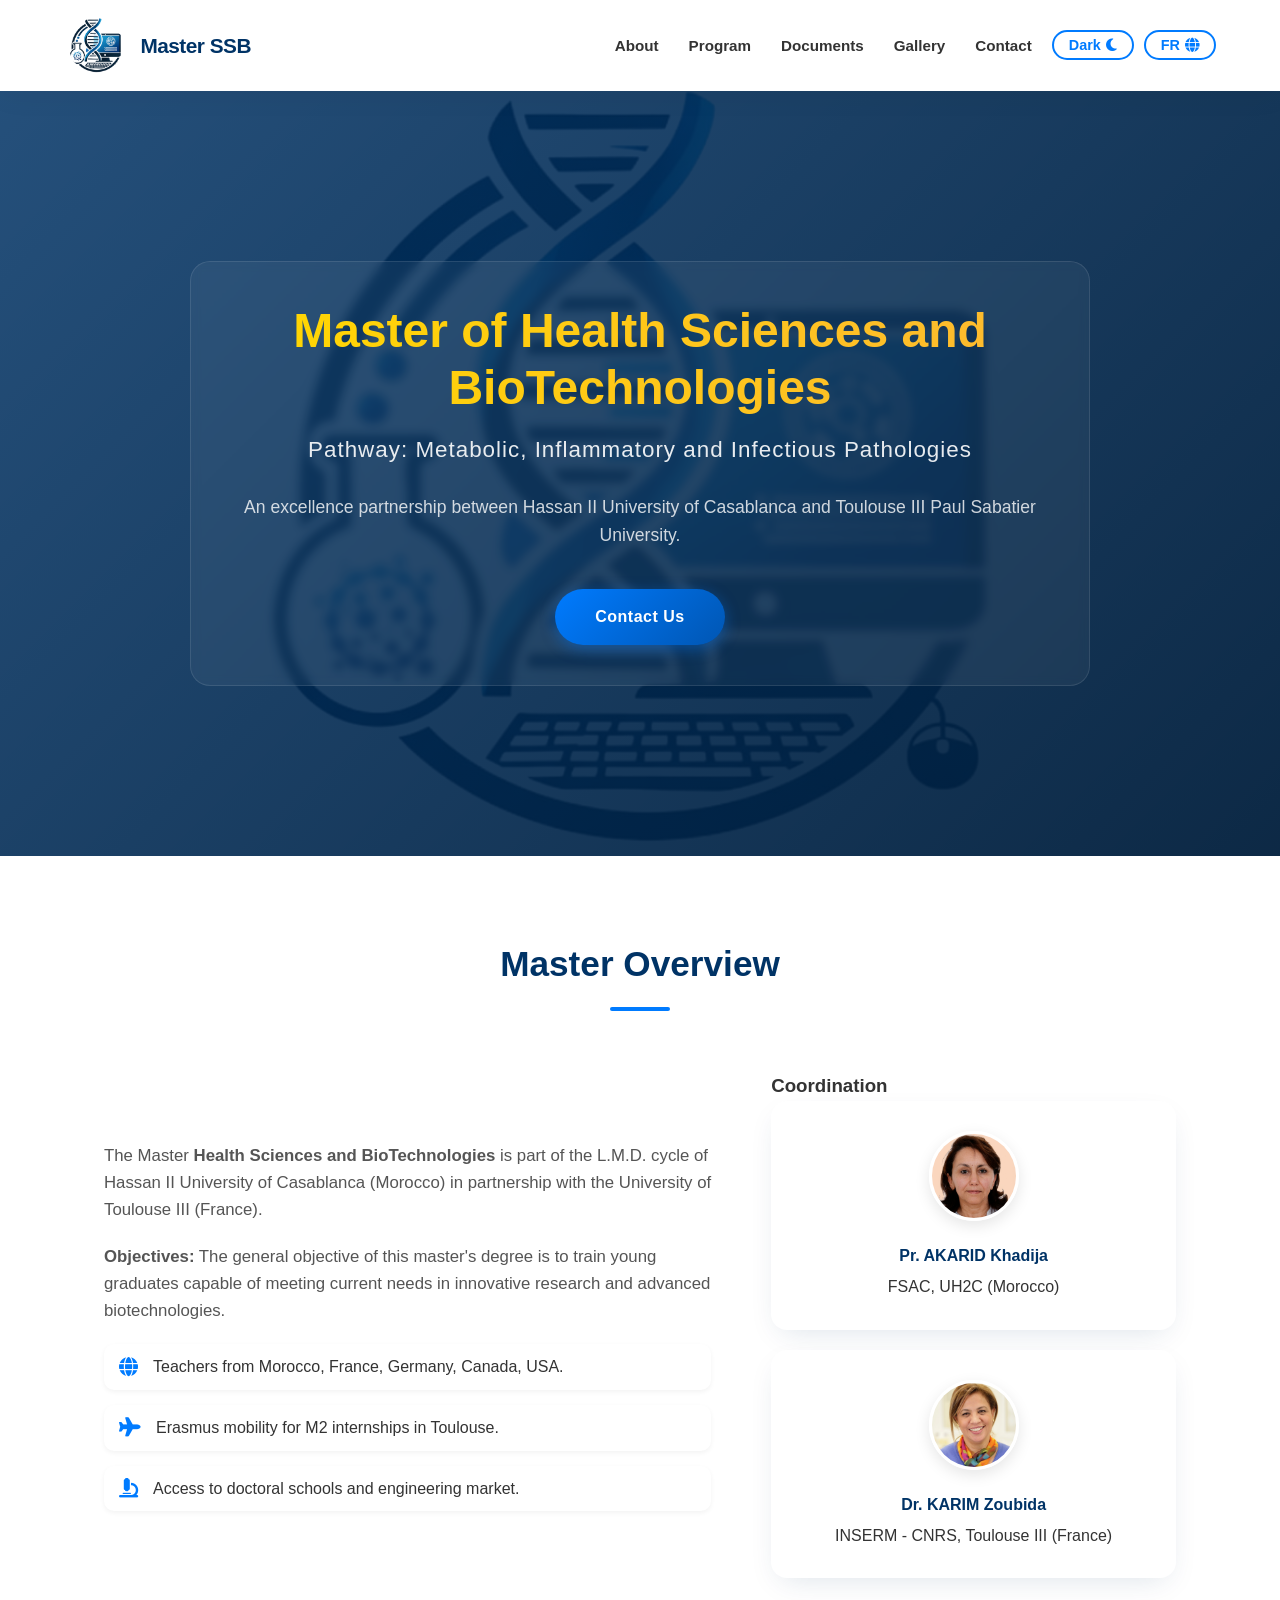
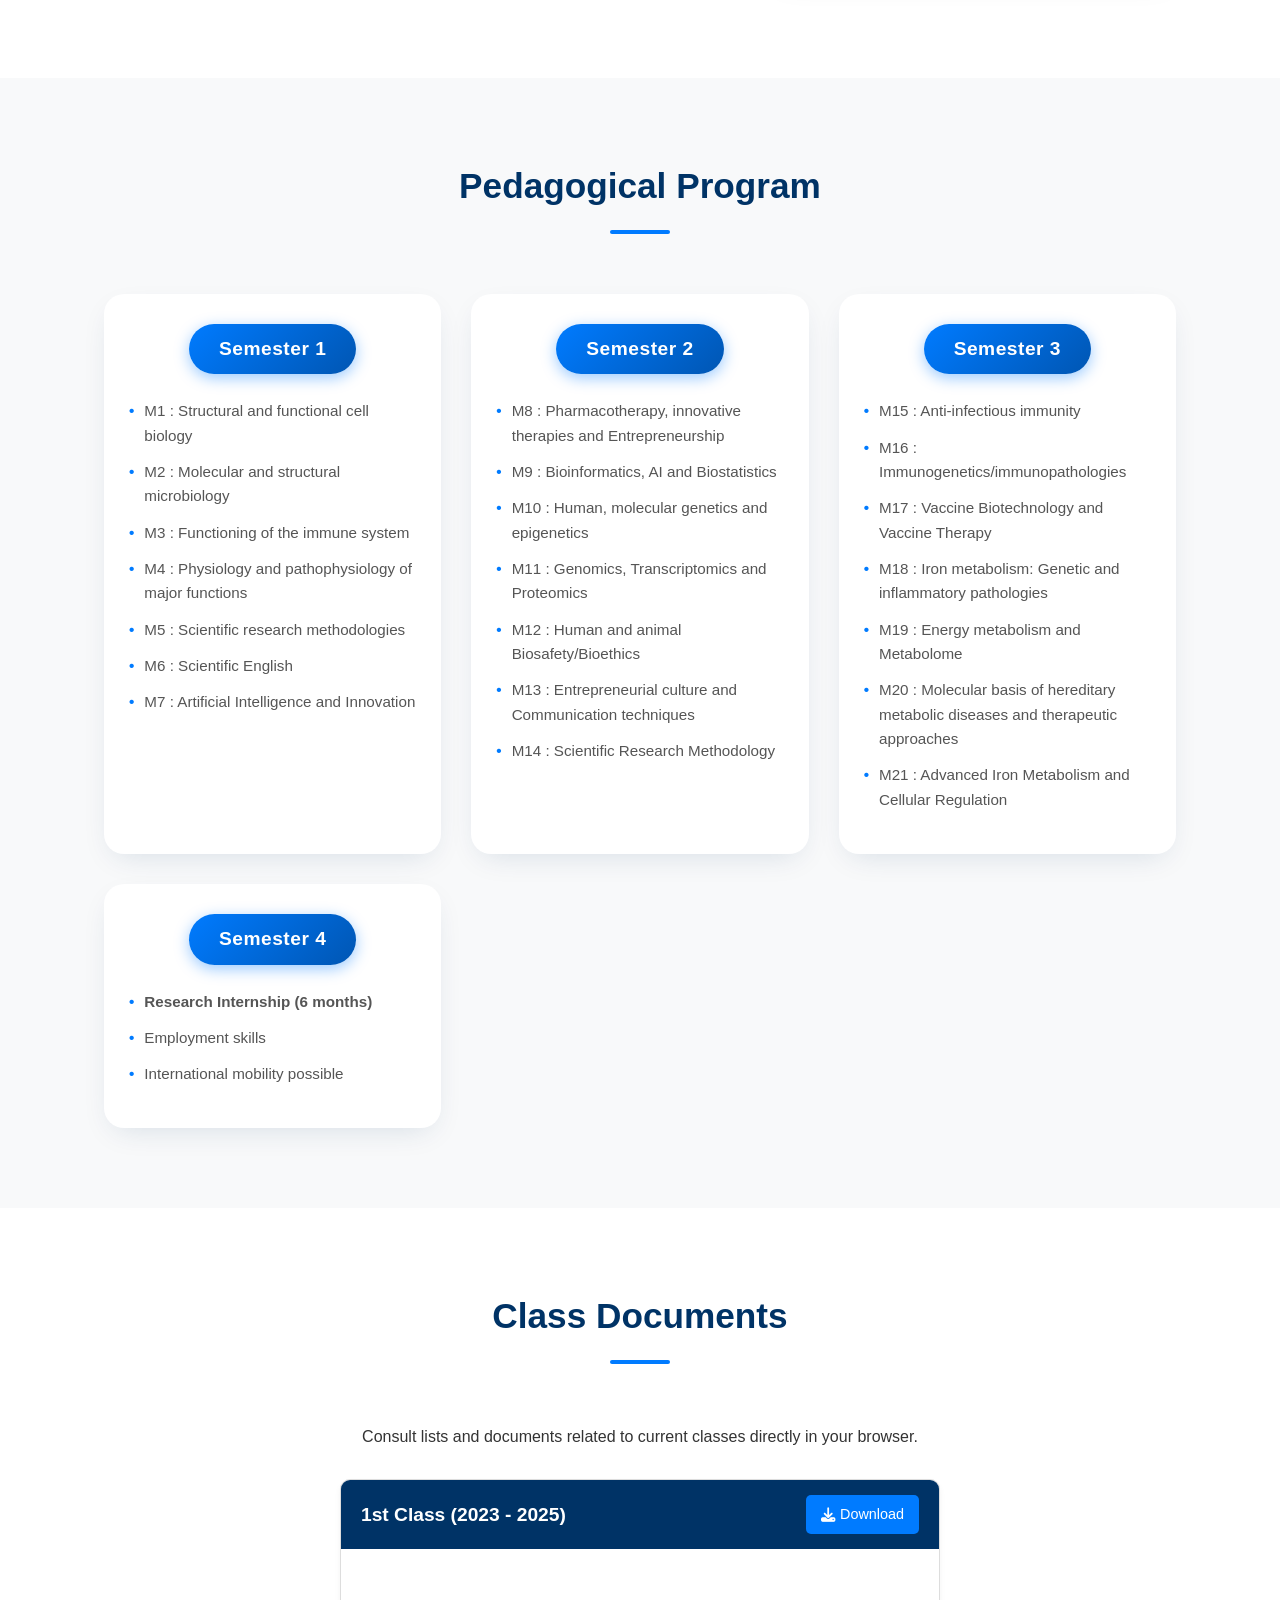
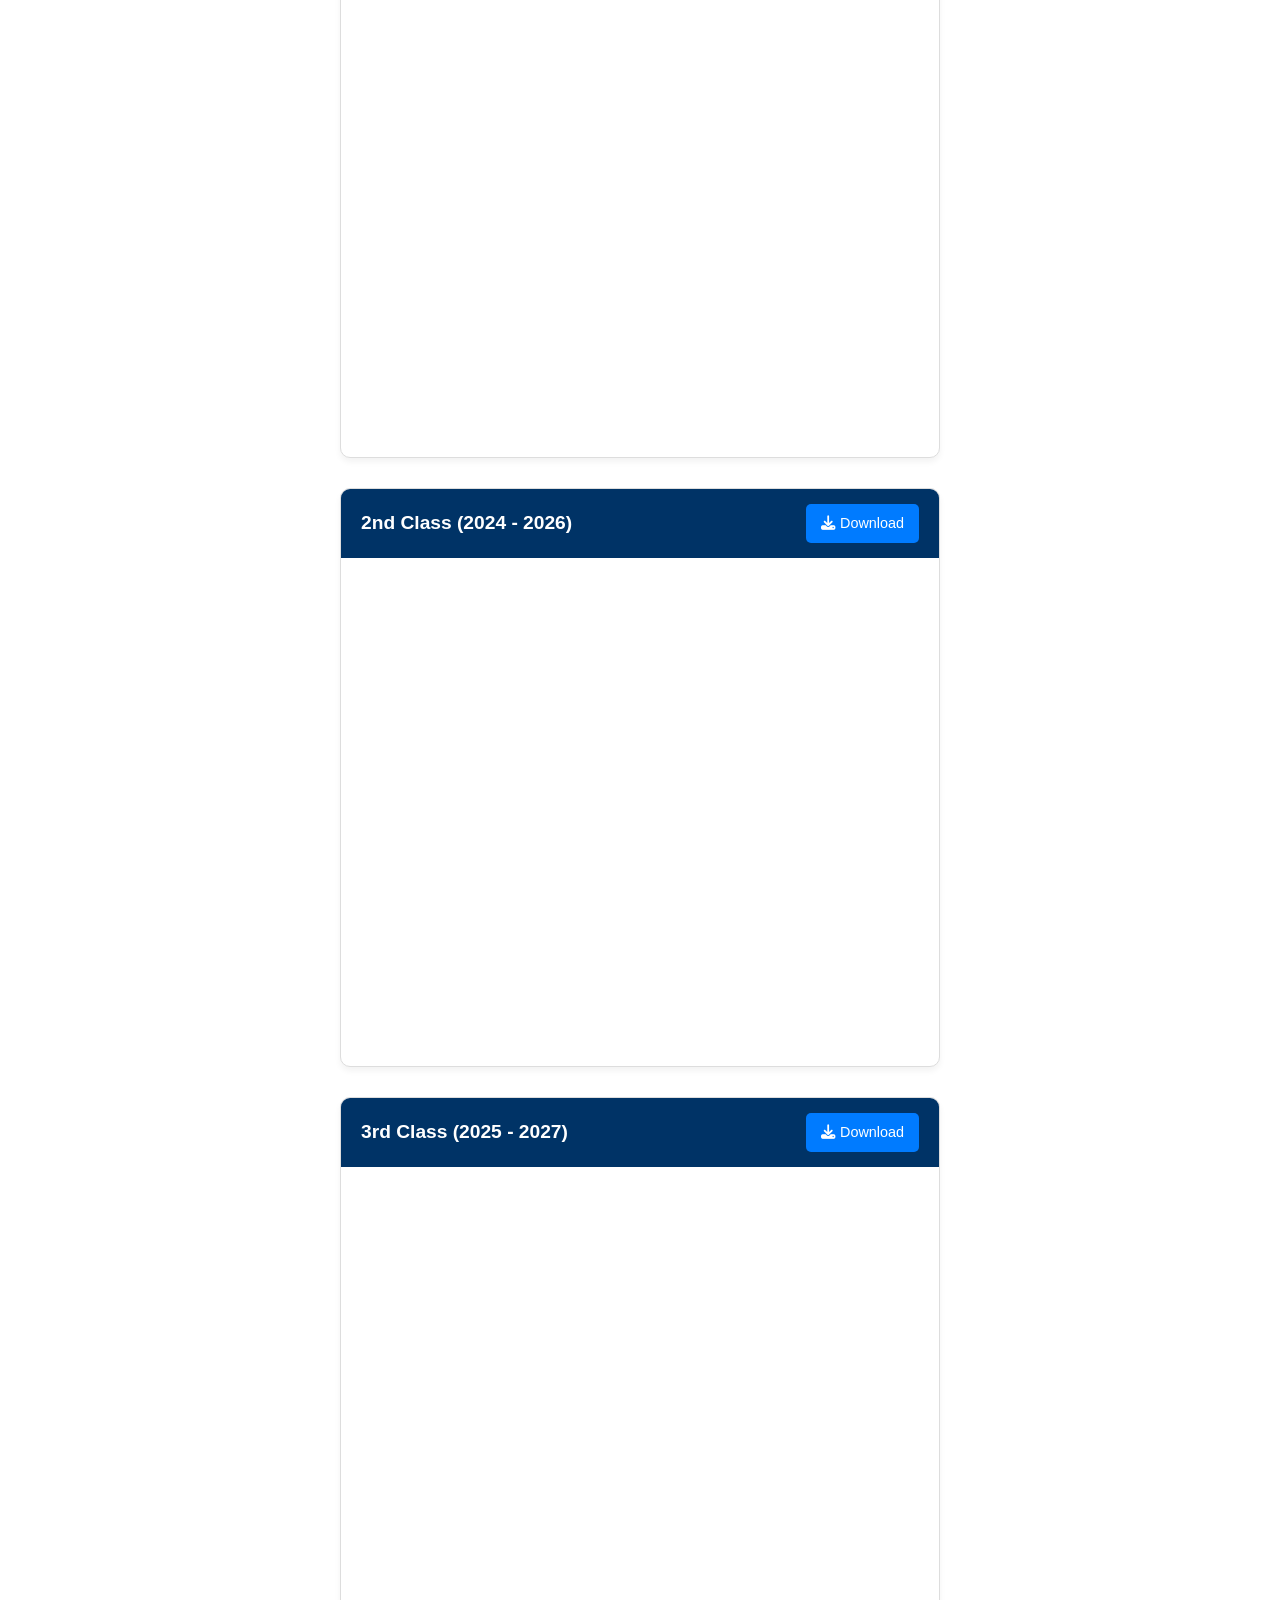
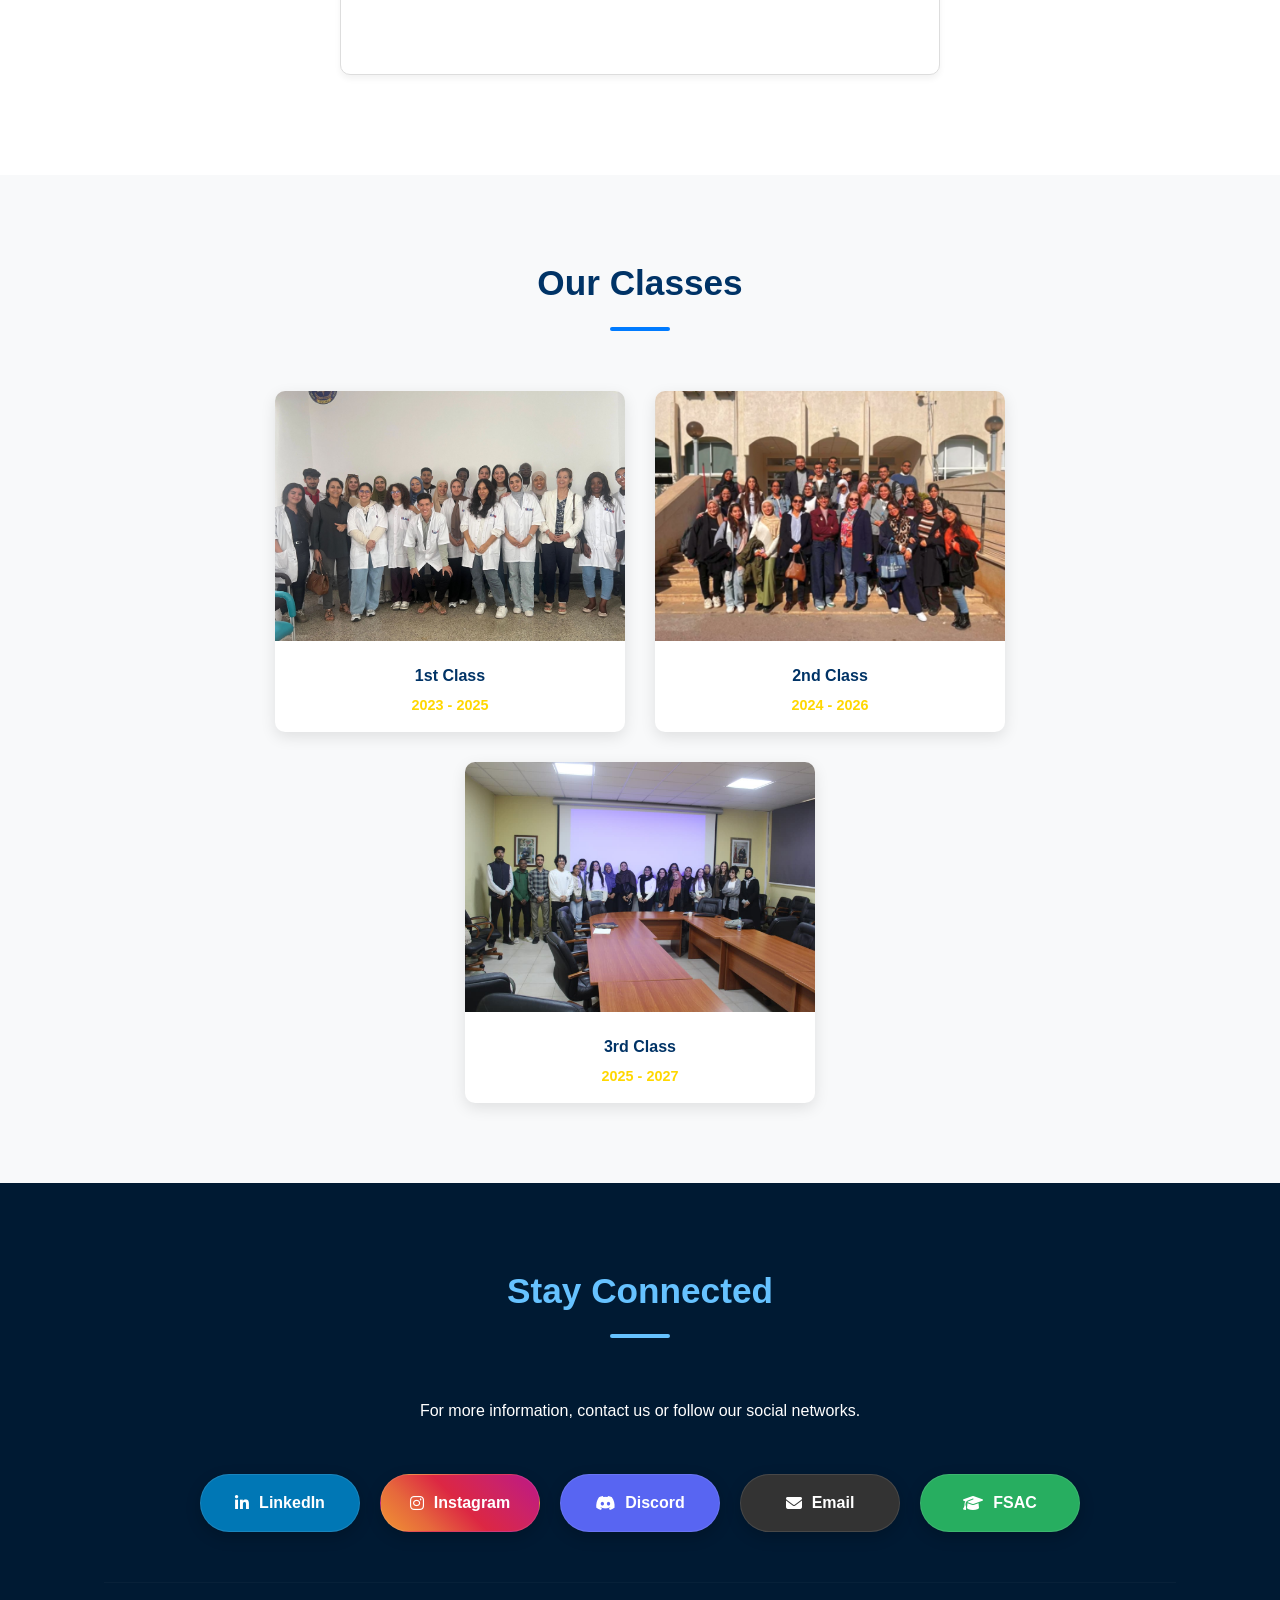
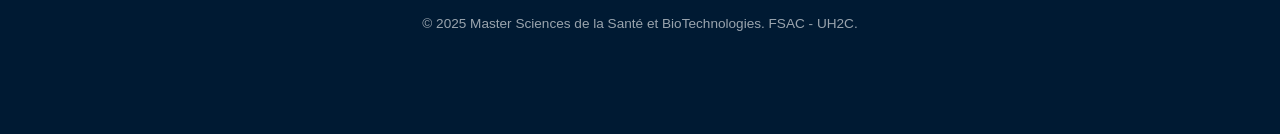
==== index.html @ b6437117 "Add files via upload" ====
<!DOCTYPE html>
<html lang="en">
<head>
    <meta charset="UTF-8">
    <meta name="viewport" content="width=device-width, initial-scale=1.0">
    <title>Master of Health Sciences and BioTechnologies</title>
    <link rel="stylesheet" href="style.css">
    <link rel="stylesheet" href="https://cdnjs.cloudflare.com/ajax/libs/font-awesome/6.4.0/css/all.min.css">
    <link rel="icon" type="image/png" href="favicon.png">
</head>
<body>

    <nav>
        <div class="logo-container">
            <img src="logo.png" alt="Logo Master SSB" class="nav-logo">
            <span>Master SSB</span>
        </div>
        
        <ul class="nav-links">
            <li><a href="#about"><span class="lang-en">About</span><span class="lang-fr" style="display:none;">À propos</span></a></li>
            <li><a href="#programme"><span class="lang-en">Program</span><span class="lang-fr" style="display:none;">Programme</span></a></li>
            <li><a href="#documents"><span class="lang-en">Documents</span><span class="lang-fr" style="display:none;">Documents</span></a></li>
            <li><a href="#gallery"><span class="lang-en">Gallery</span><span class="lang-fr" style="display:none;">Promotions</span></a></li>
            <li><a href="#contact"><span class="lang-en">Contact</span><span class="lang-fr" style="display:none;">Contact</span></a></li>
        </ul>

        <div class="nav-buttons">
            <button onclick="toggleTheme()" class="lang-btn" id="theme-btn">
                <span id="theme-text">Dark</span> <i class="fas fa-moon" id="theme-icon"></i>
            </button>
            
            <button onclick="toggleLanguage()" class="lang-btn">
                <span id="lang-text">FR</span> <i class="fas fa-globe"></i>
            </button>
        </div>
    </nav>

    <header class="hero">
        <div class="hero-overlay"></div>
        <div class="hero-content">
            <h1 class="lang-en">Master of Health Sciences and BioTechnologies</h1>
            <h1 class="lang-fr" style="display:none;">Master Sciences de la Santé et BioTechnologies</h1>

            <h2 class="lang-en">Pathway: Metabolic, Inflammatory and Infectious Pathologies</h2>
            <h2 class="lang-fr" style="display:none;">Parcours : Pathologies Métaboliques, Inflammatoires et Infectieuses</h2>

            <p class="lang-en">An excellence partnership between Hassan II University of Casablanca and Toulouse III Paul Sabatier University.</p>
            <p class="lang-fr" style="display:none;">Un partenariat d'excellence entre l'Université Hassan II de Casablanca et l'Université Toulouse III Paul Sabatier.</p>

            <div class="cta-buttons">
                <a href="#contact" class="btn">
                    <span class="lang-en">Contact Us</span>
                    <span class="lang-fr" style="display:none;">Contacter Nous</span>
                </a>
            </div>
        </div>
    </header>

    <section id="about" class="container">
        <h2 class="section-title">
            <span class="lang-en">Master Overview</span>
            <span class="lang-fr" style="display:none;">Présentation du Master</span>
        </h2>
        <div class="about-grid">
            <div class="about-text">
                <p class="lang-en">The Master <strong>Health Sciences and BioTechnologies</strong> is part of the L.M.D. cycle of Hassan II University of Casablanca (Morocco) in partnership with the University of Toulouse III (France).</p>
                <p class="lang-fr" style="display:none;">Le Master <strong>Sciences de la Santé et BioTechnologies</strong> est une composante du cycle L.M.D. de l'Université Hassan II de Casablanca (Maroc) en partenariat avec l'Université de Toulouse III (France).</p>
                
                <p class="lang-en"><strong>Objectives:</strong> The general objective of this master's degree is to train young graduates capable of meeting current needs in innovative research and advanced biotechnologies.</p>
                <p class="lang-fr" style="display:none;"><strong>Objectifs :</strong> Ce master a pour objectif général de former des jeunes diplômés capables de répondre aux besoins actuels en recherche innovante et en biotechnologies avancées.</p>
                
                <ul class="highlights">
                    <li><i class="fas fa-globe"></i> 
                        <span class="lang-en">Teachers from Morocco, France, Germany, Canada, USA.</span>
                        <span class="lang-fr" style="display:none;">Enseignants du Maroc, France, Allemagne, Canada, USA.</span>
                    </li>
                    <li><i class="fas fa-plane"></i> 
                        <span class="lang-en">Erasmus mobility for M2 internships in Toulouse.</span>
                        <span class="lang-fr" style="display:none;">Mobilité Erasmus pour les stages de M2 à Toulouse.</span>
                    </li>
                    <li><i class="fas fa-microscope"></i> 
                        <span class="lang-en">Access to doctoral schools and engineering market.</span>
                        <span class="lang-fr" style="display:none;">Accès aux écoles doctorales et marché de l'ingénierie.</span>
                    </li>
                </ul>
            </div>
            <div class="about-coords">
                <h3>
                    <span class="lang-en">Coordination</span>
                    <span class="lang-fr" style="display:none;">Coordination</span>
                </h3>
                <div class="coord-card">
                    <img src="prof1.png" alt="Pr. AKARID Khadija" class="prof-img">
                    <h4>Pr. AKARID Khadija</h4>
                    <p>FSAC, UH2C (Morocco)</p>
                </div>
                <div class="coord-card">
                    <img src="prof2.png" alt="Dr. KARIM Zoubida" class="prof-img">
                    <h4>Dr. KARIM Zoubida</h4>
                    <p>INSERM - CNRS, Toulouse III (France)</p>
                </div>
            </div>
        </div>
    </section>

    <section id="programme" class="bg-light">
        <div class="container">
            <h2 class="section-title">
                <span class="lang-en">Pedagogical Program</span>
                <span class="lang-fr" style="display:none;">Programme Pédagogique</span>
            </h2>
            <div class="program-grid">
                <div class="semester-card">
                    <h3>
                        <span class="lang-en">Semester 1</span>
                        <span class="lang-fr" style="display:none;">Semestre 1</span>
                    </h3>
                    <ul>
                        <li>
                            <span class="lang-en">M1 : Structural and functional cell biology</span>
                            <span class="lang-fr" style="display:none;">M1 : Biologie structurale et fonctionnelle de la cellule</span>
                        </li>
                        <li>
                            <span class="lang-en">M2 : Molecular and structural microbiology</span>
                            <span class="lang-fr" style="display:none;">M2 : Microbiologie moléculaire et structurale</span>
                        </li>
                        <li>
                            <span class="lang-en">M3 : Functioning of the immune system</span>
                            <span class="lang-fr" style="display:none;">M3 : Fonctionnement du système immunitaire</span>
                        </li>
                        <li>
                            <span class="lang-en">M4 : Physiology and pathophysiology of major functions</span>
                            <span class="lang-fr" style="display:none;">M4 : Physiologie physiopathologies des grandes fonctions</span>
                        </li>
                        <li>
                            <span class="lang-en">M5 : Scientific research methodologies</span>
                            <span class="lang-fr" style="display:none;">M5 : Méthodologies de recherche scientifique</span>
                        </li>
                        <li>
                            <span class="lang-en">M6 : Scientific English</span>
                            <span class="lang-fr" style="display:none;">M6 : Anglais Scientifique</span>
                        </li>
                        <li>
                            <span class="lang-en">M7 : Artificial Intelligence and Innovation</span>
                            <span class="lang-fr" style="display:none;">M7 : Intelligence Artificielle et Innovation</span>
                        </li>
                    </ul>
                </div>
                <div class="semester-card">
                    <h3>
                        <span class="lang-en">Semester 2</span>
                        <span class="lang-fr" style="display:none;">Semestre 2</span>
                    </h3>
                    <ul>
                        <li>
                            <span class="lang-en">M8 : Pharmacotherapy, innovative therapies and Entrepreneurship</span>
                            <span class="lang-fr" style="display:none;">M8 : Pharmacothérapie, thérapies innovantes et Entrepreunariat</span>
                        </li>
                        <li>
                            <span class="lang-en">M9 : Bioinformatics, AI and Biostatistics</span>
                            <span class="lang-fr" style="display:none;">M9 : Bio-informatique, IA et Biostatistique</span>
                        </li>
                        <li>
                            <span class="lang-en">M10 : Human, molecular genetics and epigenetics</span>
                            <span class="lang-fr" style="display:none;">M10 : Génétique humaine, moléculaire et épigénétique</span>
                        </li>
                        <li>
                            <span class="lang-en">M11 : Genomics, Transcriptomics and Proteomics</span>
                            <span class="lang-fr" style="display:none;">M11 : Génomique, Transcriptomique et Protéomique</span>
                        </li>
                        <li>
                            <span class="lang-en">M12 : Human and animal Biosafety/Bioethics</span>
                            <span class="lang-fr" style="display:none;">M12 : Biosécurité/Bioéthique humaine et animale</span>
                        </li>
                        <li>
                            <span class="lang-en">M13 : Entrepreneurial culture and Communication techniques</span>
                            <span class="lang-fr" style="display:none;">M13 : Culture entrepreneuriale et Techniques de communication</span>
                        </li>
                        <li>
                            <span class="lang-en">M14 : Scientific Research Methodology</span>
                            <span class="lang-fr" style="display:none;">M14 : Méthodologie de Recherche Scientifique</span>
                        </li>
                    </ul>
                </div>
                 <div class="semester-card">
                    <h3>
                        <span class="lang-en">Semester 3</span>
                        <span class="lang-fr" style="display:none;">Semestre 3</span>
                    </h3>
                    <ul>
                        <li>
                            <span class="lang-en">M15 : Anti-infectious immunity</span>
                            <span class="lang-fr" style="display:none;">M15 : Immunité anti-infectieuse</span>
                        </li>
                        <li>
                            <span class="lang-en">M16 : Immunogenetics/immunopathologies</span>
                            <span class="lang-fr" style="display:none;">M16 : Immunogénétique/immunopathologies</span>
                        </li>
                        <li>
                            <span class="lang-en">M17 : Vaccine Biotechnology and Vaccine Therapy</span>
                            <span class="lang-fr" style="display:none;">M17 : Biotechnologie vaccinale et vaccinothérapie</span>
                        </li>
                        <li>
                            <span class="lang-en">M18 : Iron metabolism: Genetic and inflammatory pathologies</span>
                            <span class="lang-fr" style="display:none;">M18 : Métabolisme du fer : Pathologies génétiques et inflammatoires</span>
                        </li>
                        <li>
                            <span class="lang-en">M19 : Energy metabolism and Metabolome</span>
                            <span class="lang-fr" style="display:none;">M19 : Métabolisme énergétique et Métabolome</span>
                        </li>
                        <li>
                            <span class="lang-en">M20 : Molecular basis of hereditary metabolic diseases and therapeutic approaches</span>
                            <span class="lang-fr" style="display:none;">M20 : Bases moléculaires des maladies héréditaires du métabolisme et approches thérapeutiques</span>
                        </li>
                        <li>
                            <span class="lang-en">M21 : Advanced Iron Metabolism and Cellular Regulation</span>
                            <span class="lang-fr" style="display:none;">M21 : Métabolisme avancé du fer et régulation cellulaire</span>
                        </li>
                    </ul>
                </div>
                 <div class="semester-card">
                    <h3>
                        <span class="lang-en">Semester 4</span>
                        <span class="lang-fr" style="display:none;">Semestre 4</span>
                    </h3>
                    <ul>
                        <li>
                            <span class="lang-en"><strong>Research Internship (6 months)</strong></span>
                            <span class="lang-fr" style="display:none;"><strong>Stage de recherche (6 mois)</strong></span>
                        </li>
                        <li>
                            <span class="lang-en">Employment skills</span>
                            <span class="lang-fr" style="display:none;">Employment skills</span>
                        </li>
                        <li>
                            <span class="lang-en">International mobility possible</span>
                            <span class="lang-fr" style="display:none;">Mobilité internationale possible</span>
                        </li>
                    </ul>
                </div>
            </div>
        </div>
    </section>

    <section id="documents" class="container">
        <h2 class="section-title">
            <span class="lang-en">Class Documents</span>
            <span class="lang-fr" style="display:none;">Documents des Promotions</span>
        </h2>
        <p style="text-align:center; margin-bottom: 30px;">
            <span class="lang-en">Consult lists and documents related to current classes directly in your browser.</span>
            <span class="lang-fr" style="display:none;">Consultez les listes et documents relatifs aux promotions en cours directement dans votre navigateur.</span>
        </p>
        
        <div class="pdf-container" id="pdf-container">
            <!-- Populated dynamically from site-config.json — see loadSiteConfig() below -->
        </div>
    </section>

    <section id="gallery" class="bg-light">
        <div class="container">
            <h2 class="section-title">
                <span class="lang-en">Our Classes</span>
                <span class="lang-fr" style="display:none;">Nos Promotions</span>
            </h2>
            <div class="gallery-grid" id="gallery-grid" style="justify-content: center;">
                <!-- Populated dynamically from site-config.json — see loadSiteConfig() below -->
            </div>
        </div>
    </section>

    <!-- GALLERY LIGHTBOX WINDOW -->
    <div class="lightbox-overlay" id="lightbox">
        <div class="lightbox-window">
            <div class="lightbox-header">
                <h3 id="lightbox-title">Gallery</h3>
                <button class="lightbox-close" onclick="closeLightbox()" aria-label="Close">&times;</button>
            </div>
            <div class="lightbox-body">
                <button class="lightbox-nav prev" onclick="changeSlide(-1, true)" aria-label="Previous">
                    <i class="fas fa-chevron-left"></i>
                </button>
                <img id="lightbox-img" src="" alt="Gallery photo">
                <button class="lightbox-nav next" onclick="changeSlide(1, true)" aria-label="Next">
                    <i class="fas fa-chevron-right"></i>
                </button>
            </div>
            <div class="lightbox-counter" id="lightbox-counter"></div>
            <div class="lightbox-thumbs" id="lightbox-thumbs"></div>
        </div>
    </div>

    <!-- FULLSCREEN PDF VIEWER WINDOW -->
    <div class="lightbox-overlay" id="pdf-lightbox">
        <div class="lightbox-window pdf-lightbox-window">
            <div class="lightbox-header">
                <h3>
                    <span class="lang-en" id="pdf-modal-title-en">Document</span>
                    <span class="lang-fr" id="pdf-modal-title-fr" style="display:none;">Document</span>
                </h3>
                <div class="pdf-modal-actions">
                    <a id="pdf-modal-download" href="#" download class="download-btn">
                        <i class="fas fa-download"></i>
                        <span class="lang-en">Download</span>
                        <span class="lang-fr" style="display:none;">Télécharger</span>
                    </a>
                    <button class="lightbox-close" onclick="closePdfViewer()" aria-label="Close">&times;</button>
                </div>
            </div>
            <iframe id="pdf-modal-iframe" src="" class="pdf-modal-iframe" frameborder="0"></iframe>
        </div>
    </div>

    <section id="contact" class="footer-section">
        <div class="container">
            <h2 class="section-title text-white">
                <span class="lang-en">Stay Connected</span>
                <span class="lang-fr" style="display:none;">Restez Connectés</span>
            </h2>
            <p class="text-white">
                <span class="lang-en">For more information, contact us or follow our social networks.</span>
                <span class="lang-fr" style="display:none;">Pour plus d'informations, contactez-nous ou suivez nos réseaux.</span>
            </p>
            
            <div class="social-links">
                <a href="https://www.linkedin.com/company/master-sciences-de-la-sant%C3%A9-et-biotechnologies-fsac/" target="_blank" class="social-btn linkedin">
                    <i class="fab fa-linkedin-in"></i> LinkedIn
                </a>
                
                <a href="https://www.instagram.com/master_ssb_fsac/" target="_blank" class="social-btn instagram">
                    <i class="fab fa-instagram"></i> Instagram
                </a>
                
                <a href="https://discord.gg/KPh8cdHZYS" target="_blank" class="social-btn discord">
                    <i class="fab fa-discord"></i> Discord
                </a>

                <a href="mailto:masterinternational405@gmail.com" class="social-btn email">
                    <i class="fas fa-envelope"></i> Email
                </a>
                
                <a href="https://fsac.univh2c.ma/front/index.html" target="_blank" class="social-btn">
                    <i class="fas fa-graduation-cap"></i> FSAC
                </a>
            </div>
            
            <div class="footer-bottom">
                <p>&copy; 2025 Master Sciences de la Santé et BioTechnologies. FSAC - UH2C.</p>
            </div>
        </div>
    </section>

    <script>
        // --- Language Toggle Script ---
        let currentLang = 'en';

        function toggleLanguage() {
            currentLang = currentLang === 'en' ? 'fr' : 'en';
            
            const frElements = document.querySelectorAll('.lang-fr');
            const enElements = document.querySelectorAll('.lang-en');
            const btnText = document.getElementById('lang-text');

            if (currentLang === 'fr') {
                frElements.forEach(el => el.style.display = '');
                enElements.forEach(el => el.style.display = 'none');
                btnText.textContent = 'EN'; 
            } else {
                enElements.forEach(el => el.style.display = '');
                frElements.forEach(el => el.style.display = 'none');
                btnText.textContent = 'FR'; 
            }

            // Keep the gallery window title in sync if it's open
            if (currentGallery) {
                document.getElementById('lightbox-title').textContent = currentGallery.title[currentLang];
            }
        }

        // --- Gallery Lightbox "Window" Script ---
        // All photos follow the naming pattern: promo-<promotion>-pic-<number>.jpg
        // Everything below (labels, years, photo list, whether the PDF is shown) is controlled
        // from admin.html and lives in site-config.json — this file just renders that config.
        let promoConfig = {};
        let galleryData = {};

        const DEFAULT_SITE_CONFIG = {
            promo1: { number: 1, labelEn: '1st Class', labelFr: '1ère Promotion', years: '2023 - 2025', pdfEnabled: true, images: ['promo-1-pic-1.jpg'] },
            promo2: { number: 2, labelEn: '2nd Class', labelFr: '2ème Promotion', years: '2024 - 2026', pdfEnabled: true, images: ['promo-2-pic-1.jpg'] },
            promo3: { number: 3, labelEn: '3rd Class', labelFr: '3ème Promotion', years: '2025 - 2027', pdfEnabled: true, images: ['promo-3-pic-1.jpg'] }
        };

        async function loadSiteConfig() {
            try {
                const res = await fetch('site-config.json', { cache: 'no-store' });
                if (!res.ok) throw new Error('site-config.json not found');
                promoConfig = await res.json();
            } catch (err) {
                console.error('Could not load site-config.json, falling back to defaults.', err);
                promoConfig = DEFAULT_SITE_CONFIG;
            }
            renderSiteFromConfig();
        }

        // Builds the gallery cards and the PDF document cards straight from promoConfig,
        // in ascending order of each promotion's "number". Re-run this after any admin edit.
        function renderSiteFromConfig() {
            const sortedKeys = Object.keys(promoConfig).sort((a, b) => promoConfig[a].number - promoConfig[b].number);

            galleryData = {};
            const galleryGrid = document.getElementById('gallery-grid');
            const pdfContainer = document.getElementById('pdf-container');
            galleryGrid.innerHTML = '';
            pdfContainer.innerHTML = '';

            sortedKeys.forEach(key => {
                const cfg = promoConfig[key];
                const images = cfg.images && cfg.images.length ? cfg.images : [];
                galleryData[key] = {
                    title: { en: `${cfg.labelEn} (${cfg.years})`, fr: `${cfg.labelFr} (${cfg.years})` },
                    images: images
                };

                // --- Gallery card ---
                const coverSrc = images[0] || 'logo.png';
                const card = document.createElement('div');
                card.className = 'gallery-item';
                card.onclick = () => openLightbox(key);
                card.innerHTML = `
                    <div class="img-wrapper">
                        <img src="${coverSrc}" alt="Photo ${cfg.labelFr}" class="promo-img" id="cover-${key}"
                             onerror="this.onerror=null;this.src='logo.png';this.style.objectFit='contain';this.style.padding='40px';this.style.background='var(--bg-light)';">
                        <div class="img-overlay">
                            <i class="fas fa-images"></i>
                            <span class="lang-en" ${currentLang !== 'en' ? 'style="display:none;"' : ''}>View Photos</span>
                            <span class="lang-fr" ${currentLang !== 'fr' ? 'style="display:none;"' : ''}>Voir les Photos</span>
                        </div>
                    </div>
                    <div class="gallery-caption">
                        <h4>
                            <span class="lang-en" ${currentLang !== 'en' ? 'style="display:none;"' : ''}>${cfg.labelEn}</span>
                            <span class="lang-fr" ${currentLang !== 'fr' ? 'style="display:none;"' : ''}>${cfg.labelFr}</span>
                        </h4>
                        <p>${cfg.years}</p>
                    </div>`;
                galleryGrid.appendChild(card);

                // --- PDF document card (only rendered at all when turned on) ---
                if (cfg.pdfEnabled !== false) {
                    const pdfPath = `promo${cfg.number}.pdf`;
                    const titleEn = `${cfg.labelEn} (${cfg.years})`;
                    const titleFr = `${cfg.labelFr} (${cfg.years})`;
                    const viewer = document.createElement('div');
                    viewer.className = 'pdf-viewer';
                    viewer.setAttribute('data-promo', key);
                    viewer.innerHTML = `
                        <div class="pdf-header">
                            <h3>
                                <span class="lang-en" ${currentLang !== 'en' ? 'style="display:none;"' : ''}>${titleEn}</span>
                                <span class="lang-fr" ${currentLang !== 'fr' ? 'style="display:none;"' : ''}>${titleFr}</span>
                            </h3>
                            <a href="${pdfPath}" download class="download-btn">
                                <i class="fas fa-download"></i>
                                <span class="lang-en" ${currentLang !== 'en' ? 'style="display:none;"' : ''}>Download</span>
                                <span class="lang-fr" ${currentLang !== 'fr' ? 'style="display:none;"' : ''}>Télécharger</span>
                            </a>
                        </div>
                        <div class="pdf-preview-wrapper" onclick="openPdfViewer('${pdfPath}', '${titleEn.replace(/'/g, "\\'")}', '${titleFr.replace(/'/g, "\\'")}')">
                            <iframe src="${pdfPath}" class="pdf-iframe" frameborder="0"></iframe>
                            <div class="pdf-preview-overlay">
                                <i class="fas fa-expand"></i>
                                <span class="lang-en" ${currentLang !== 'en' ? 'style="display:none;"' : ''}>Click to expand</span>
                                <span class="lang-fr" ${currentLang !== 'fr' ? 'style="display:none;"' : ''}>Cliquer pour agrandir</span>
                            </div>
                        </div>`;
                    pdfContainer.appendChild(viewer);
                }
            });

            initCoverSlideshows();
        }

        loadSiteConfig();

        // --- Gallery card preview: cycles through the pictures in an infinite loop ---
        // Clicking the card still opens the full lightbox window (see openLightbox above/below).
        const COVER_AUTOPLAY_DELAY = 3000; // ms between preview photo changes
        const coverIndexes = {};
        let coverTimers = {};

        function initCoverSlideshows() {
            // Clear any timers from a previous render (e.g. after a config reload)
            Object.values(coverTimers).forEach(t => clearInterval(t));
            coverTimers = {};

            Object.keys(galleryData).forEach(key => {
                coverIndexes[key] = 0;
                const total = galleryData[key].images.length;
                if (total > 1) {
                    coverTimers[key] = setInterval(() => {
                        coverIndexes[key] = (coverIndexes[key] + 1) % total;
                        setCoverImage(key, coverIndexes[key]);
                    }, COVER_AUTOPLAY_DELAY);
                }
            });
        }

        function setCoverImage(key, index) {
            const imgEl = document.getElementById('cover-' + key);
            if (!imgEl) return;
            imgEl.style.opacity = 0;
            setTimeout(() => {
                imgEl.src = galleryData[key].images[index];
                imgEl.style.opacity = 1;
            }, 350);
        }

        // --- Fullscreen PDF Viewer "Window" Script ---
        function openPdfViewer(src, titleEn, titleFr) {
            document.getElementById('pdf-modal-iframe').src = src;
            document.getElementById('pdf-modal-title-en').textContent = titleEn;
            document.getElementById('pdf-modal-title-fr').textContent = titleFr;
            document.getElementById('pdf-modal-download').setAttribute('href', src);
            document.getElementById('pdf-lightbox').classList.add('active');
            document.body.style.overflow = 'hidden';
        }

        function closePdfViewer() {
            document.getElementById('pdf-lightbox').classList.remove('active');
            document.body.style.overflow = '';
            document.getElementById('pdf-modal-iframe').src = ''; // stop rendering the PDF once closed
        }

        // Close when clicking the dark backdrop (outside the window)
        document.getElementById('pdf-lightbox').addEventListener('click', function(e) {
            if (e.target === this) closePdfViewer();
        });

        let currentGallery = null;
        let currentIndex = 0;
        let autoplayTimer = null;
        const AUTOPLAY_DELAY = 3500; // ms between slides

        function openLightbox(key) {
            currentGallery = galleryData[key];
            if (!currentGallery) return;
            currentIndex = 0;
            renderLightbox();
            document.getElementById('lightbox').classList.add('active');
            document.body.style.overflow = 'hidden';
            startAutoplay();
        }

        function closeLightbox() {
            document.getElementById('lightbox').classList.remove('active');
            document.body.style.overflow = '';
            currentGallery = null;
            stopAutoplay();
        }

        function startAutoplay() {
            stopAutoplay();
            if (currentGallery && currentGallery.images.length > 1) {
                autoplayTimer = setInterval(() => changeSlide(1), AUTOPLAY_DELAY);
            }
        }

        function stopAutoplay() {
            if (autoplayTimer) {
                clearInterval(autoplayTimer);
                autoplayTimer = null;
            }
        }

        // direction: +1 next, -1 previous. Wraps around infinitely in both directions.
        function changeSlide(direction, userTriggered) {
            if (!currentGallery) return;
            const total = currentGallery.images.length;
            currentIndex = (currentIndex + direction + total) % total;
            renderLightbox();
            if (userTriggered) startAutoplay(); // reset the timer after a manual click
        }

        function goToSlide(index) {
            currentIndex = index;
            renderLightbox();
            startAutoplay();
        }

        function renderLightbox() {
            if (!currentGallery) return;
            const total = currentGallery.images.length;

            document.getElementById('lightbox-img').src = currentGallery.images[currentIndex];
            document.getElementById('lightbox-title').textContent = currentGallery.title[currentLang];
            document.getElementById('lightbox-counter').textContent = (currentIndex + 1) + ' / ' + total;

            // Nav arrows only make sense with more than one photo
            document.querySelectorAll('.lightbox-nav').forEach(btn => {
                btn.style.display = total > 1 ? 'flex' : 'none';
            });

            // Thumbnail strip
            const thumbsContainer = document.getElementById('lightbox-thumbs');
            thumbsContainer.innerHTML = '';
            if (total > 1) {
                currentGallery.images.forEach((src, i) => {
                    const thumb = document.createElement('img');
                    thumb.src = src;
                    thumb.className = 'lightbox-thumb' + (i === currentIndex ? ' active' : '');
                    thumb.alt = 'thumbnail ' + (i + 1);
                    thumb.onclick = () => goToSlide(i);
                    thumbsContainer.appendChild(thumb);
                });
                thumbsContainer.style.display = 'flex';
            } else {
                thumbsContainer.style.display = 'none';
            }
        }

        // Close when clicking the dark backdrop (outside the window)
        document.getElementById('lightbox').addEventListener('click', function(e) {
            if (e.target === this) closeLightbox();
        });

        // Keyboard support: Escape to close, arrows to navigate
        document.addEventListener('keydown', function(e) {
            if (document.getElementById('pdf-lightbox').classList.contains('active')) {
                if (e.key === 'Escape') closePdfViewer();
                return;
            }
            if (!document.getElementById('lightbox').classList.contains('active')) return;
            if (e.key === 'Escape') closeLightbox();
            if (e.key === 'ArrowLeft') changeSlide(-1, true);
            if (e.key === 'ArrowRight') changeSlide(1, true);
        });

        // Pause the auto-loop while the visitor is looking closely / hovering the window
        const lightboxWindowEl = document.querySelector('.lightbox-window');
        lightboxWindowEl.addEventListener('mouseenter', stopAutoplay);
        lightboxWindowEl.addEventListener('mouseleave', startAutoplay);

        // --- Dark Mode Script ---
        const themeBtn = document.getElementById('theme-btn');
        const themeText = document.getElementById('theme-text');
        const themeIcon = document.getElementById('theme-icon');
        const body = document.body;

        // Load saved theme
        const currentTheme = localStorage.getItem('theme');
        if (currentTheme === 'dark') {
            enableDarkMode();
        }

        function toggleTheme() {
            if (body.classList.contains('dark-mode')) {
                disableDarkMode();
            } else {
                enableDarkMode();
            }
        }

        function enableDarkMode() {
            body.classList.add('dark-mode');
            themeText.textContent = 'Light';
            themeIcon.classList.remove('fa-moon');
            themeIcon.classList.add('fa-sun');
            localStorage.setItem('theme', 'dark');
        }

        function disableDarkMode() {
            body.classList.remove('dark-mode');
            themeText.textContent = 'Dark';
            themeIcon.classList.remove('fa-sun');
            themeIcon.classList.add('fa-moon');
            localStorage.setItem('theme', 'light');
        }
    </script>

</body>
</html>
---- style.css ----
/* General Reset */
* {
    margin: 0;
    padding: 0;
    box-sizing: border-box;
    font-family: 'Segoe UI', 'Roboto', Helvetica, Arial, sans-serif;
    scroll-behavior: smooth;
}

:root {
    /* --- COULEURS FIXES (Marque) --- */
    --accent-blue: #007bff;
    --accent-gradient: linear-gradient(135deg, #007bff, #0056b3);
    
    /* --- VARIABLES DYNAMIQUES (Mode Jour par défaut) --- */
    --primary-blue: #003366; /* Bleu foncé pour les titres */
    --bg-body: #ffffff;
    --bg-light: #f8f9fa;
    --bg-card: #ffffff;
    --bg-nav: rgba(255, 255, 255, 0.95);
    --text-color: #333333;
    --text-muted: #555555;
    --card-shadow: 0 10px 30px -10px rgba(0, 51, 102, 0.15);
    --hover-shadow: 0 20px 40px -10px rgba(0, 123, 255, 0.3);
    --border-color: #ddd;
}

/* --- MODE NUIT (Surcharge les variables) --- */
body.dark-mode {
    --primary-blue: #66c2ff; /* Bleu plus clair pour lisibilité sur noir */
    --bg-body: #121212;
    --bg-light: #1e1e1e;
    --bg-card: #2d2d2d;
    --bg-nav: rgba(18, 18, 18, 0.95);
    --text-color: #e0e0e0;
    --text-muted: #b0b0b0;
    --card-shadow: 0 10px 30px -10px rgba(0, 0, 0, 0.5);
    --hover-shadow: 0 20px 40px -10px rgba(0, 0, 0, 0.7);
    --border-color: #444;
}

body {
    color: var(--text-color);
    background-color: var(--bg-body);
    line-height: 1.6;
    transition: background-color 0.3s ease, color 0.3s ease;
}

/* --- NAVIGATION --- */
nav {
    display: flex;
    justify-content: space-between;
    align-items: center;
    padding: 0.8rem 5%;
    background: var(--bg-nav);
    backdrop-filter: blur(10px);
    -webkit-backdrop-filter: blur(10px);
    box-shadow: 0 4px 30px rgba(0, 0, 0, 0.05);
    position: sticky;
    top: 0;
    z-index: 1000;
    transition: background 0.3s ease;
}

.logo-container {
    display: flex;
    align-items: center;
    font-weight: 700;
    color: var(--primary-blue);
    font-size: 1.3rem;
    letter-spacing: -0.5px;
}

.nav-logo {
    height: 65px;
    margin-right: 12px;
    background-color: white;
    border-radius: 50%;
    padding: 5px;
}

.nav-links {
    list-style: none;
    display: flex;
    align-items: center;
    margin-left: auto; 
    margin-right: 20px; 
}

.nav-links li {
    margin-left: 30px;
}

.nav-links a {
    text-decoration: none;
    color: var(--text-color);
    font-weight: 600;
    font-size: 0.95rem;
    position: relative;
    transition: color 0.3s;
}

.nav-links a::after {
    content: '';
    position: absolute;
    width: 0;
    height: 2px;
    bottom: -5px;
    left: 0;
    background-color: var(--accent-blue);
    transition: width 0.3s;
}

.nav-links a:hover {
    color: var(--accent-blue);
}

.nav-links a:hover::after {
    width: 100%;
}

/* Container pour les boutons FR et Dark Mode */
.nav-buttons {
    display: flex;
    gap: 10px;
    align-items: center;
}

.lang-btn {
    background: transparent;
    border: 2px solid var(--accent-blue);
    color: var(--accent-blue);
    padding: 5px 15px;
    border-radius: 20px;
    cursor: pointer;
    font-weight: bold;
    font-size: 0.9rem;
    transition: all 0.3s ease;
    display: flex;
    align-items: center;
    gap: 5px;
}

.lang-btn:hover {
    background: var(--accent-blue);
    color: white;
}

/* --- HERO SECTION --- */
.hero {
    position: relative;
    background: url('logo.png') no-repeat center center/contain;
    background-color: #f4f4f4; 
    height: 85vh;
    display: flex;
    justify-content: center;
    align-items: center;
    text-align: center;
    overflow: hidden;
}

.hero-overlay {
    position: absolute;
    top: 0;
    left: 0;
    width: 100%;
    height: 100%;
    background: linear-gradient(135deg, rgba(0, 51, 102, 0.85), rgba(0, 30, 60, 0.95));
    z-index: 1;
}

.hero-content {
    position: relative;
    z-index: 2;
    padding: 40px;
    max-width: 900px;
    background: rgba(255, 255, 255, 0.05);
    border: 1px solid rgba(255, 255, 255, 0.1);
    backdrop-filter: blur(5px);
    border-radius: 20px;
    animation: fadeIn Up 1s ease-out;
}

.hero-content h1 {
    font-size: 3rem;
    margin-bottom: 15px;
    font-weight: 800;
    line-height: 1.2;
    background: linear-gradient(90deg, #FFD700, #FDB931, #FFD700);
    background-size: 200% auto;
    color: transparent;
    background-clip: text;
    -webkit-background-clip: text;
    animation: glow 4s linear infinite;
}

@keyframes glow {
    0% { background-position: 0% 50%; }
    100% { background-position: 200% 50%; }
}

.hero-content h2 {
    font-size: 1.4rem;
    font-weight: 400;
    margin-bottom: 25px;
    color: rgba(255, 255, 255, 0.9);
    letter-spacing: 1px;
}

.hero-content p {
    color: rgba(255, 255, 255, 0.8);
    font-size: 1.1rem;
    margin-bottom: 40px;
    font-weight: 300;
}

/* --- BUTTONS --- */
.btn {
    display: inline-flex;
    align-items: center;
    justify-content: center;
    background: var(--accent-gradient);
    color: white;
    padding: 15px 40px;
    text-decoration: none;
    border-radius: 50px; 
    font-weight: 600;
    letter-spacing: 0.5px;
    box-shadow: 0 4px 15px rgba(0, 123, 255, 0.4);
    transition: all 0.3s ease;
    border: none;
    cursor: pointer;
}

.btn:hover {
    transform: translateY(-3px);
    box-shadow: 0 8px 25px rgba(0, 123, 255, 0.6);
    background: linear-gradient(135deg, #0056b3, #004494);
}

/* --- GENERAL LAYOUT --- */
.container {
    padding: 80px 5%;
    max-width: 1200px;
    margin: 0 auto;
}

.section-title {
    text-align: center;
    margin-bottom: 60px;
    color: var(--primary-blue);
    font-size: 2.2rem;
    font-weight: 700;
    position: relative;
}

.section-title::after {
    content: '';
    display: block;
    width: 60px;
    height: 4px;
    background: var(--accent-blue);
    margin: 15px auto 0;
    border-radius: 2px;
}

.bg-light {
    background-color: var(--bg-light);
}

/* --- ABOUT SECTION --- */
.about-grid {
    display: grid;
    grid-template-columns: 1.5fr 1fr;
    gap: 60px;
    align-items: center;
}

.about-text p {
    font-size: 1.05rem;
    color: var(--text-muted);
    margin-bottom: 20px;
}

.highlights li {
    margin-bottom: 15px;
    display: flex;
    align-items: center;
    font-weight: 500;
    background: var(--bg-card);
    color: var(--text-color);
    padding: 10px 15px;
    border-radius: 10px;
    box-shadow: 0 2px 5px rgba(0,0,0,0.05);
}

.highlights i {
    color: var(--accent-blue);
    margin-right: 15px;
    font-size: 1.2rem;
}

.coord-card {
    background: var(--bg-card);
    padding: 30px;
    margin-bottom: 20px;
    border-radius: 16px;
    text-align: center;
    border: none;
    box-shadow: var(--card-shadow);
    transition: transform 0.3s ease, background 0.3s;
}

.coord-card:hover {
    transform: translateY(-5px);
}

.prof-img {
    width: 90px;
    height: 90px;
    border-radius: 50%;
    object-fit: cover;
    margin-bottom: 15px;
    border: 3px solid white;
    box-shadow: 0 5px 15px rgba(0,0,0,0.1);
}

.coord-card h4 {
    color: var(--primary-blue);
    margin-bottom: 5px;
}

/* --- PROGRAMME SECTION --- */
.program-grid {
    display: grid;
    grid-template-columns: repeat(auto-fit, minmax(260px, 1fr));
    gap: 30px;
}

.semester-card {
    background: var(--bg-card);
    padding: 30px 25px;
    border-radius: 20px;
    box-shadow: var(--card-shadow);
    border: none;
    text-align: center;
    transition: all 0.3s ease;
}

.semester-card:hover {
    transform: translateY(-10px);
    box-shadow: var(--hover-shadow);
}

.semester-card h3 {
    display: inline-block;
    background: var(--accent-gradient);
    color: white;
    padding: 10px 30px;
    border-radius: 50px;
    box-shadow: 0 4px 15px rgba(0, 123, 255, 0.4);
    margin-bottom: 25px;
    font-size: 1.2rem;
    font-weight: 700;
    letter-spacing: 0.5px;
}

.semester-card ul {
    padding-left: 0;
    list-style: none;
    text-align: left;
}

.semester-card li {
    margin-bottom: 12px;
    font-size: 0.95rem;
    color: var(--text-muted);
    display: flex;
    align-items: start;
}

.semester-card li::before {
    content: '•';
    color: var(--accent-blue);
    font-weight: bold;
    margin-right: 10px;
}

/* --- PDF DOCUMENTS --- */
.pdf-container {
    display: flex;
    justify-content: center;
    gap: 30px;
    flex-wrap: wrap;
    margin-bottom: 20px;
}

.pdf-viewer {
    background: var(--bg-card);
    border: 1px solid var(--border-color);
    border-radius: 10px;
    width: 100%;
    max-width: 600px;
    box-shadow: 0 4px 6px rgba(0,0,0,0.05);
    overflow: hidden;
}

.pdf-header {
    display: flex;
    justify-content: space-between;
    align-items: center;
    padding: 15px 20px;
    background-color: var(--primary-blue);
    color: white;
}

.pdf-header h3 {
    margin: 0;
    font-size: 1.2rem;
    color: white; /* Force white text on header */
}

.download-btn {
    background: var(--accent-blue);
    color: white;
    padding: 8px 15px;
    border-radius: 5px;
    text-decoration: none;
    font-size: 0.9rem;
    display: flex;
    align-items: center;
    gap: 5px;
    transition: background 0.3s;
}

.download-btn:hover {
    background: #0056b3;
}

.pdf-iframe {
    width: 100%;
    height: 500px;
    border: none;
}

/* --- GALLERY --- */
.gallery-grid {
    display: flex;
    flex-wrap: wrap;
    gap: 30px;
}

.gallery-item {
    background: var(--bg-card);
    border-radius: 10px;
    overflow: hidden;
    box-shadow: 0 5px 15px rgba(0,0,0,0.1);
    width: 350px;
    transition: transform 0.3s;
}

.gallery-item:hover {
    transform: scale(1.02);
}

.promo-img {
    width: 100%;
    height: 250px;
    object-fit: cover;
    transition: opacity 0.4s ease;
}

.gallery-caption {
    padding: 15px;
    text-align: center;
}

.gallery-caption h4 {
    color: var(--primary-blue);
    margin-bottom: 5px;
}

.gallery-caption p {
    color: #666;
    font-size: 0.9rem;
}

.gallery-caption p {
    color: gold;
    font-weight: bold;
}

/* --- FOOTER --- */
.footer-section {
    background: #001a33; /* Reste sombre même en Light Mode */
    text-align: center;
    padding-bottom: 20px;
    color: white;
}

.footer-section .section-title {
    color: #66c2ff;
}

.footer-section .section-title::after {
    background: #66c2ff;
}

.social-links {
    display: flex;
    justify-content: center;
    gap: 20px;
    margin: 50px 0;
    flex-wrap: wrap;
}

.social-btn {
    width: 160px;
    padding: 15px 0;
    justify-content: center;
    border-radius: 50px;
    text-decoration: none;
    color: white;
    font-weight: 600;
    transition: all 0.3s ease;
    display: flex;
    align-items: center;
    gap: 10px;
    box-shadow: 0 5px 15px rgba(0,0,0,0.2);
    border: 1px solid rgba(255,255,255,0.1);
}

.linkedin { background-color: #0077b5; }
.instagram { background: linear-gradient(45deg, #f09433 0%,#e6683c 25%,#dc2743 50%,#cc2366 75%,#bc1888 100%); }
.email { background-color: #333; }
.social-btn:last-child { background-color: #27ae60; }
.discord { background-color: #5865F2; }

.social-btn:hover {
    transform: translateY(-5px);
    filter: brightness(1.2);
    box-shadow: 0 10px 25px rgba(0,0,0,0.3);
}

.footer-bottom {
    border-top: 1px solid rgba(255,255,255,0.05);
    padding-top: 30px;
    font-size: 0.85rem;
    opacity: 0.6;
}

/* --- GALLERY CLICK-TO-OPEN OVERLAY --- */
.img-wrapper {
    position: relative;
    overflow: hidden;
}

.img-wrapper .img-overlay {
    position: absolute;
    inset: 0;
    background: linear-gradient(135deg, rgba(0, 51, 102, 0.85), rgba(0, 123, 255, 0.75));
    display: flex;
    flex-direction: column;
    align-items: center;
    justify-content: center;
    gap: 8px;
    color: #fff;
    font-weight: 600;
    letter-spacing: 0.5px;
    opacity: 0;
    transition: opacity 0.3s ease;
    text-align: center;
    padding: 10px;
}

.img-wrapper .img-overlay i {
    font-size: 1.8rem;
}

.gallery-item:hover .img-overlay {
    opacity: 1;
}

/* --- LIGHTBOX / GALLERY WINDOW --- */
.lightbox-overlay {
    display: none;
    position: fixed;
    inset: 0;
    background: rgba(0, 10, 20, 0.85);
    backdrop-filter: blur(6px);
    -webkit-backdrop-filter: blur(6px);
    z-index: 3000;
    align-items: center;
    justify-content: center;
    padding: 20px;
    opacity: 0;
    transition: opacity 0.25s ease;
}

.lightbox-overlay.active {
    display: flex;
    opacity: 1;
}

.lightbox-window {
    background: var(--bg-card);
    color: var(--text-color);
    width: 100%;
    max-width: 820px;
    border-radius: 16px;
    overflow: hidden;
    box-shadow: 0 25px 60px rgba(0,0,0,0.5);
    transform: scale(0.92);
    transition: transform 0.25s ease;
    display: flex;
    flex-direction: column;
    max-height: 90vh;
}

.lightbox-overlay.active .lightbox-window {
    transform: scale(1);
}

.lightbox-header {
    display: flex;
    justify-content: space-between;
    align-items: center;
    padding: 16px 22px;
    background: var(--primary-blue);
    color: #fff;
    flex-shrink: 0;
}

.lightbox-header h3 {
    font-size: 1.1rem;
    font-weight: 700;
}

.lightbox-close {
    background: rgba(255,255,255,0.15);
    border: none;
    color: #fff;
    width: 34px;
    height: 34px;
    border-radius: 50%;
    font-size: 1.3rem;
    line-height: 1;
    cursor: pointer;
    display: flex;
    align-items: center;
    justify-content: center;
    transition: background 0.2s ease, transform 0.2s ease;
}

.lightbox-close:hover {
    background: rgba(255,255,255,0.3);
    transform: rotate(90deg);
}

.lightbox-body {
    position: relative;
    background: #000;
    display: flex;
    align-items: center;
    justify-content: center;
    min-height: 300px;
    flex: 1;
    overflow: hidden;
}

.lightbox-body img {
    max-width: 100%;
    max-height: 65vh;
    object-fit: contain;
    display: block;
}

.lightbox-nav {
    position: absolute;
    top: 50%;
    transform: translateY(-50%);
    background: rgba(0,0,0,0.4);
    border: none;
    color: #fff;
    width: 42px;
    height: 42px;
    border-radius: 50%;
    font-size: 1.1rem;
    cursor: pointer;
    display: flex;
    align-items: center;
    justify-content: center;
    transition: background 0.2s ease;
    z-index: 2;
}

.lightbox-nav:hover {
    background: var(--accent-blue);
}

.lightbox-nav.prev { left: 15px; }
.lightbox-nav.next { right: 15px; }

.lightbox-counter {
    text-align: center;
    padding: 10px;
    font-size: 0.85rem;
    color: var(--text-muted);
    background: var(--bg-card);
    flex-shrink: 0;
}

.lightbox-thumbs {
    display: flex;
    gap: 10px;
    padding: 12px 16px;
    overflow-x: auto;
    background: var(--bg-light);
    flex-shrink: 0;
}

.lightbox-thumb {
    width: 64px;
    height: 64px;
    object-fit: cover;
    border-radius: 8px;
    cursor: pointer;
    opacity: 0.6;
    border: 2px solid transparent;
    transition: all 0.2s ease;
    flex-shrink: 0;
}

.lightbox-thumb:hover {
    opacity: 0.9;
}

.lightbox-thumb.active {
    opacity: 1;
    border-color: var(--accent-blue);
}

/* --- PDF CLICK-TO-EXPAND OVERLAY --- */
.pdf-preview-wrapper {
    position: relative;
    cursor: pointer;
}

.pdf-preview-wrapper .pdf-iframe {
    pointer-events: none; /* clicks go to the overlay, not the embedded PDF controls */
}

.pdf-preview-overlay {
    position: absolute;
    inset: 0;
    background: linear-gradient(135deg, rgba(0, 51, 102, 0.85), rgba(0, 123, 255, 0.75));
    display: flex;
    flex-direction: column;
    align-items: center;
    justify-content: center;
    gap: 8px;
    color: #fff;
    font-weight: 600;
    letter-spacing: 0.5px;
    opacity: 0;
    transition: opacity 0.3s ease;
    text-align: center;
    padding: 10px;
}

.pdf-preview-overlay i {
    font-size: 1.8rem;
}

.pdf-preview-wrapper:hover .pdf-preview-overlay {
    opacity: 1;
}

/* --- FULLSCREEN PDF VIEWER MODAL --- */
.pdf-lightbox-window {
    max-width: 1000px;
    width: 95%;
    height: 92vh;
}

.pdf-modal-actions {
    display: flex;
    align-items: center;
    gap: 10px;
}

.pdf-modal-iframe {
    flex: 1;
    width: 100%;
    border: none;
    background: #525659;
}

/* --- MOBILE RESPONSIVE --- */
@media (max-width: 768px) {
    .about-grid { grid-template-columns: 1fr; }
    
    .nav-links { display: none; } 
    
    /* On garde les boutons visibles sur mobile */
    .nav-buttons {
        margin-left: auto;
    }
    
    .hero-content h1 { font-size: 2rem; }
    .gallery-item { width: 100%; }
    .pdf-viewer { width: 100%; max-width: 100%; }
    .pdf-iframe { height: 300px; }
    
    nav { padding: 1rem; }
    .nav-logo { height: 50px; }

    .lightbox-window { max-height: 95vh; }
    .lightbox-body img { max-height: 45vh; }
    .lightbox-nav { width: 36px; height: 36px; font-size: 0.95rem; }
    .lightbox-header h3 { font-size: 0.95rem; }
    .pdf-lightbox-window { height: 90vh; width: 100%; }
}
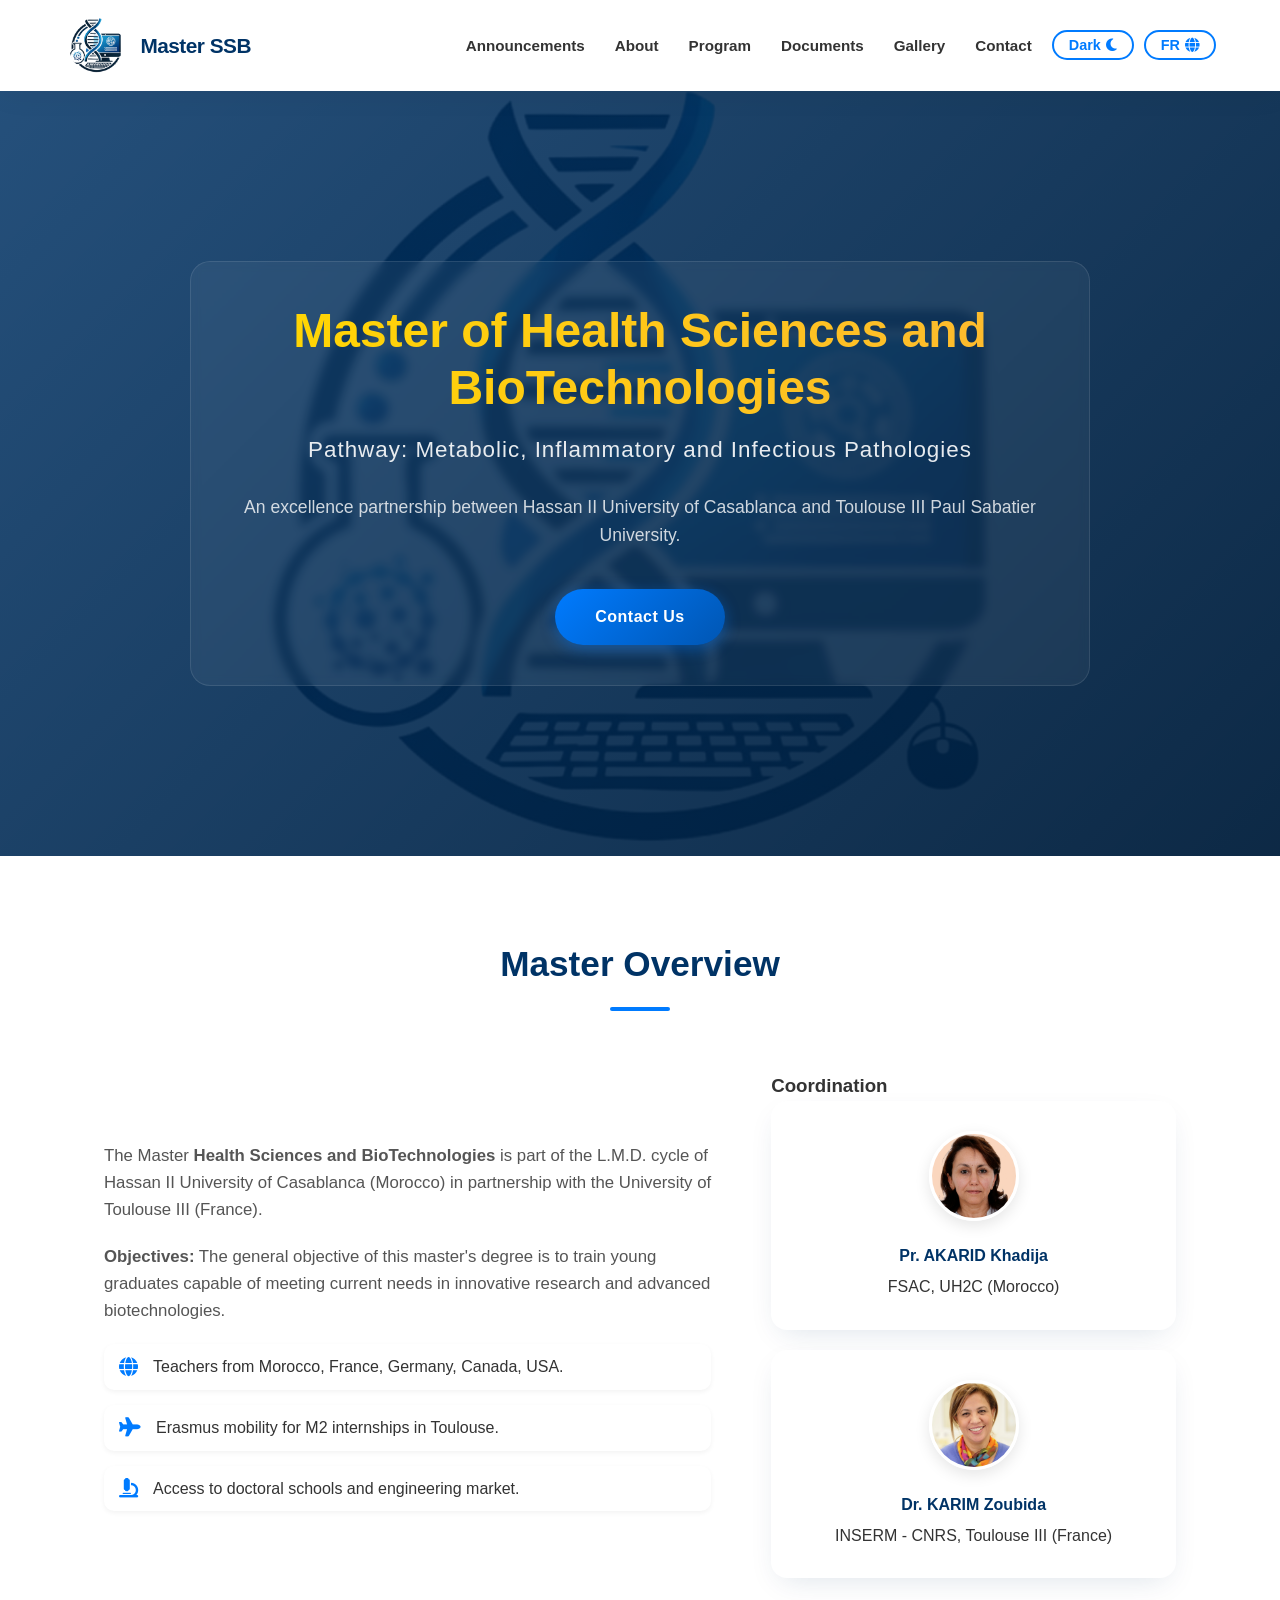
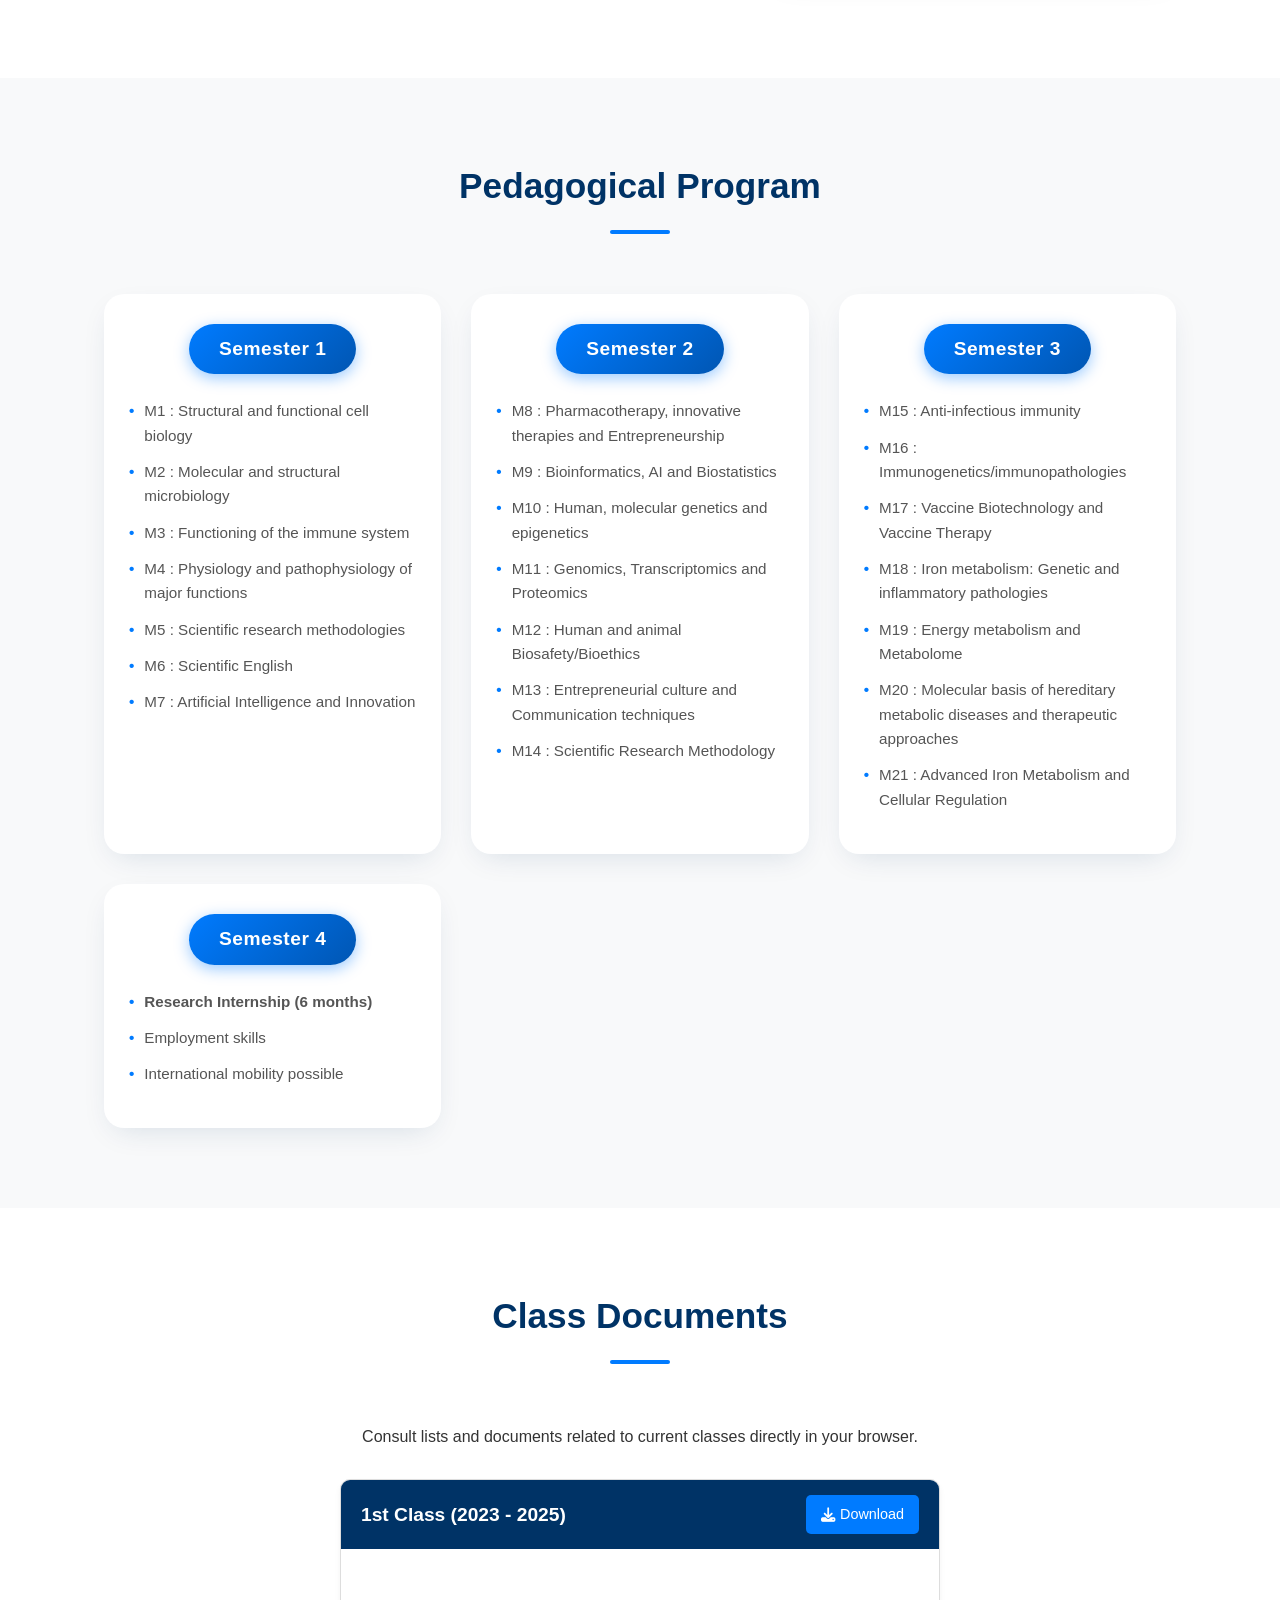
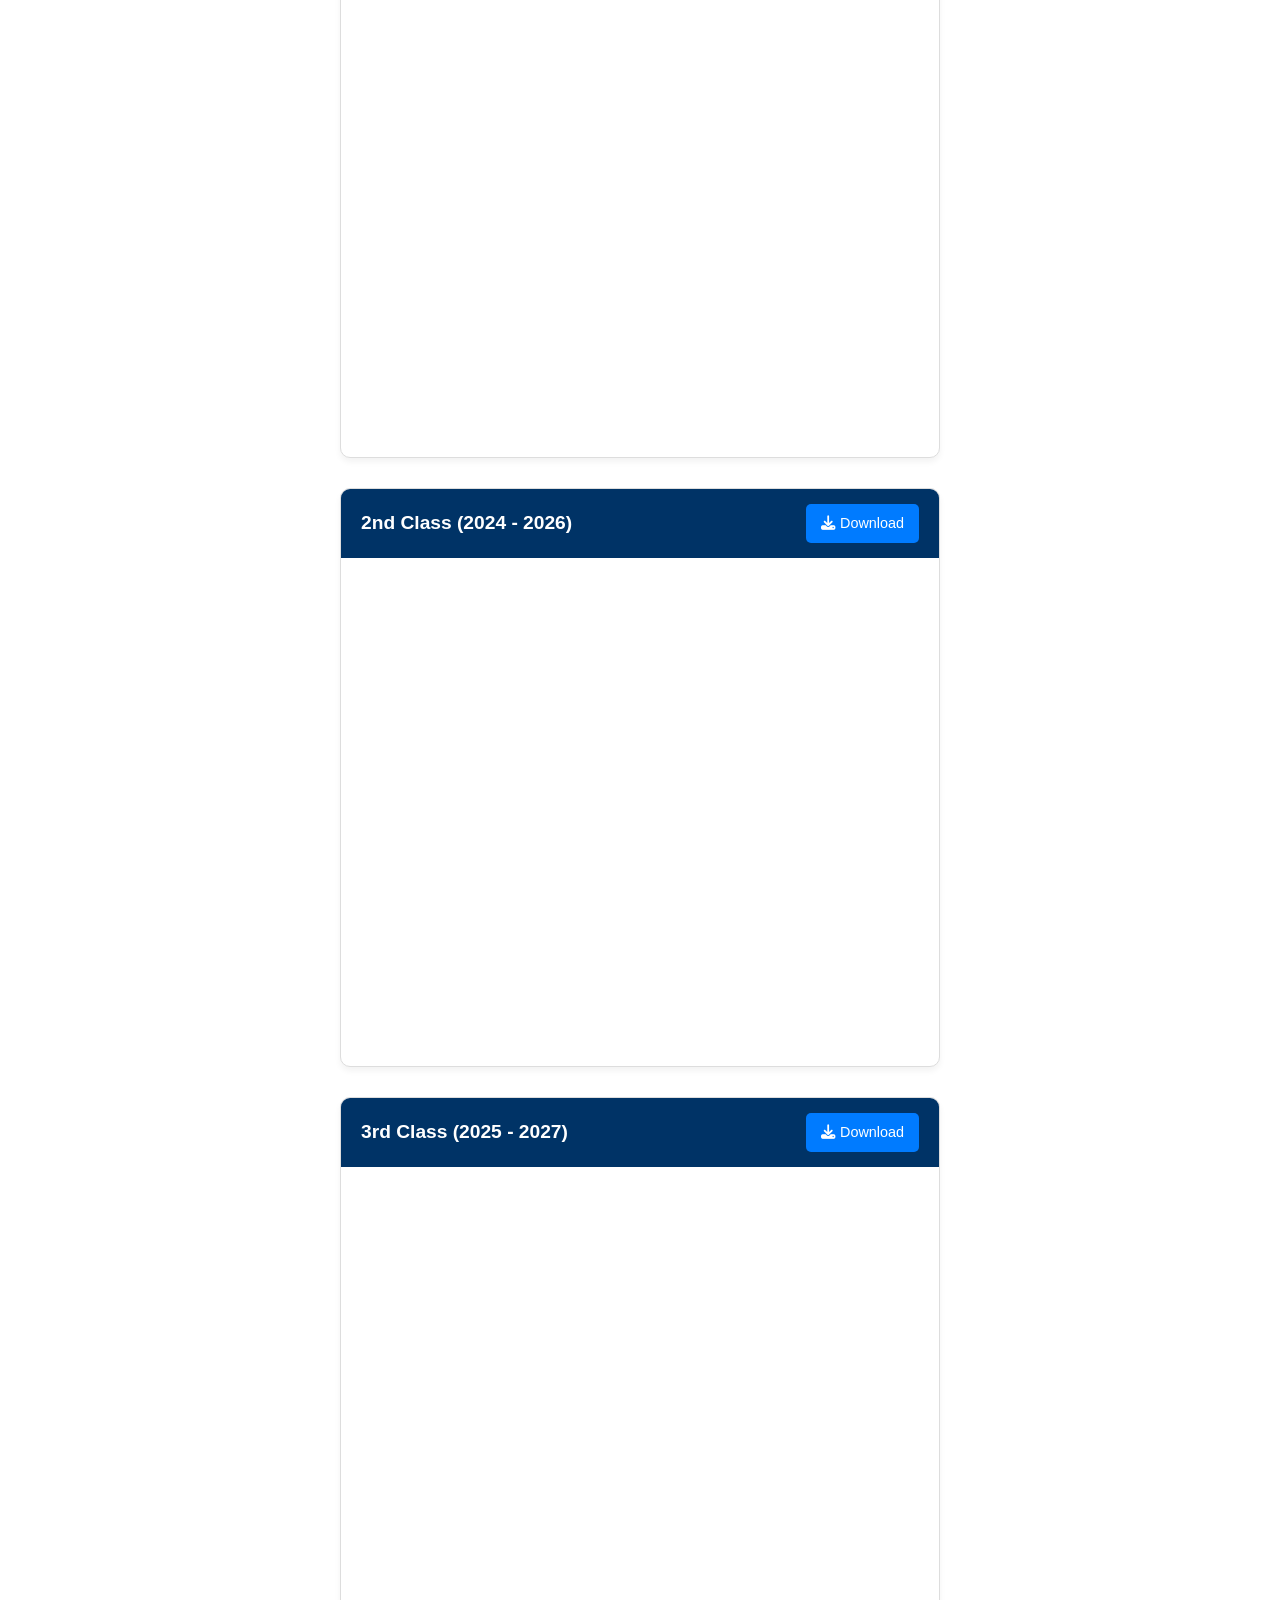
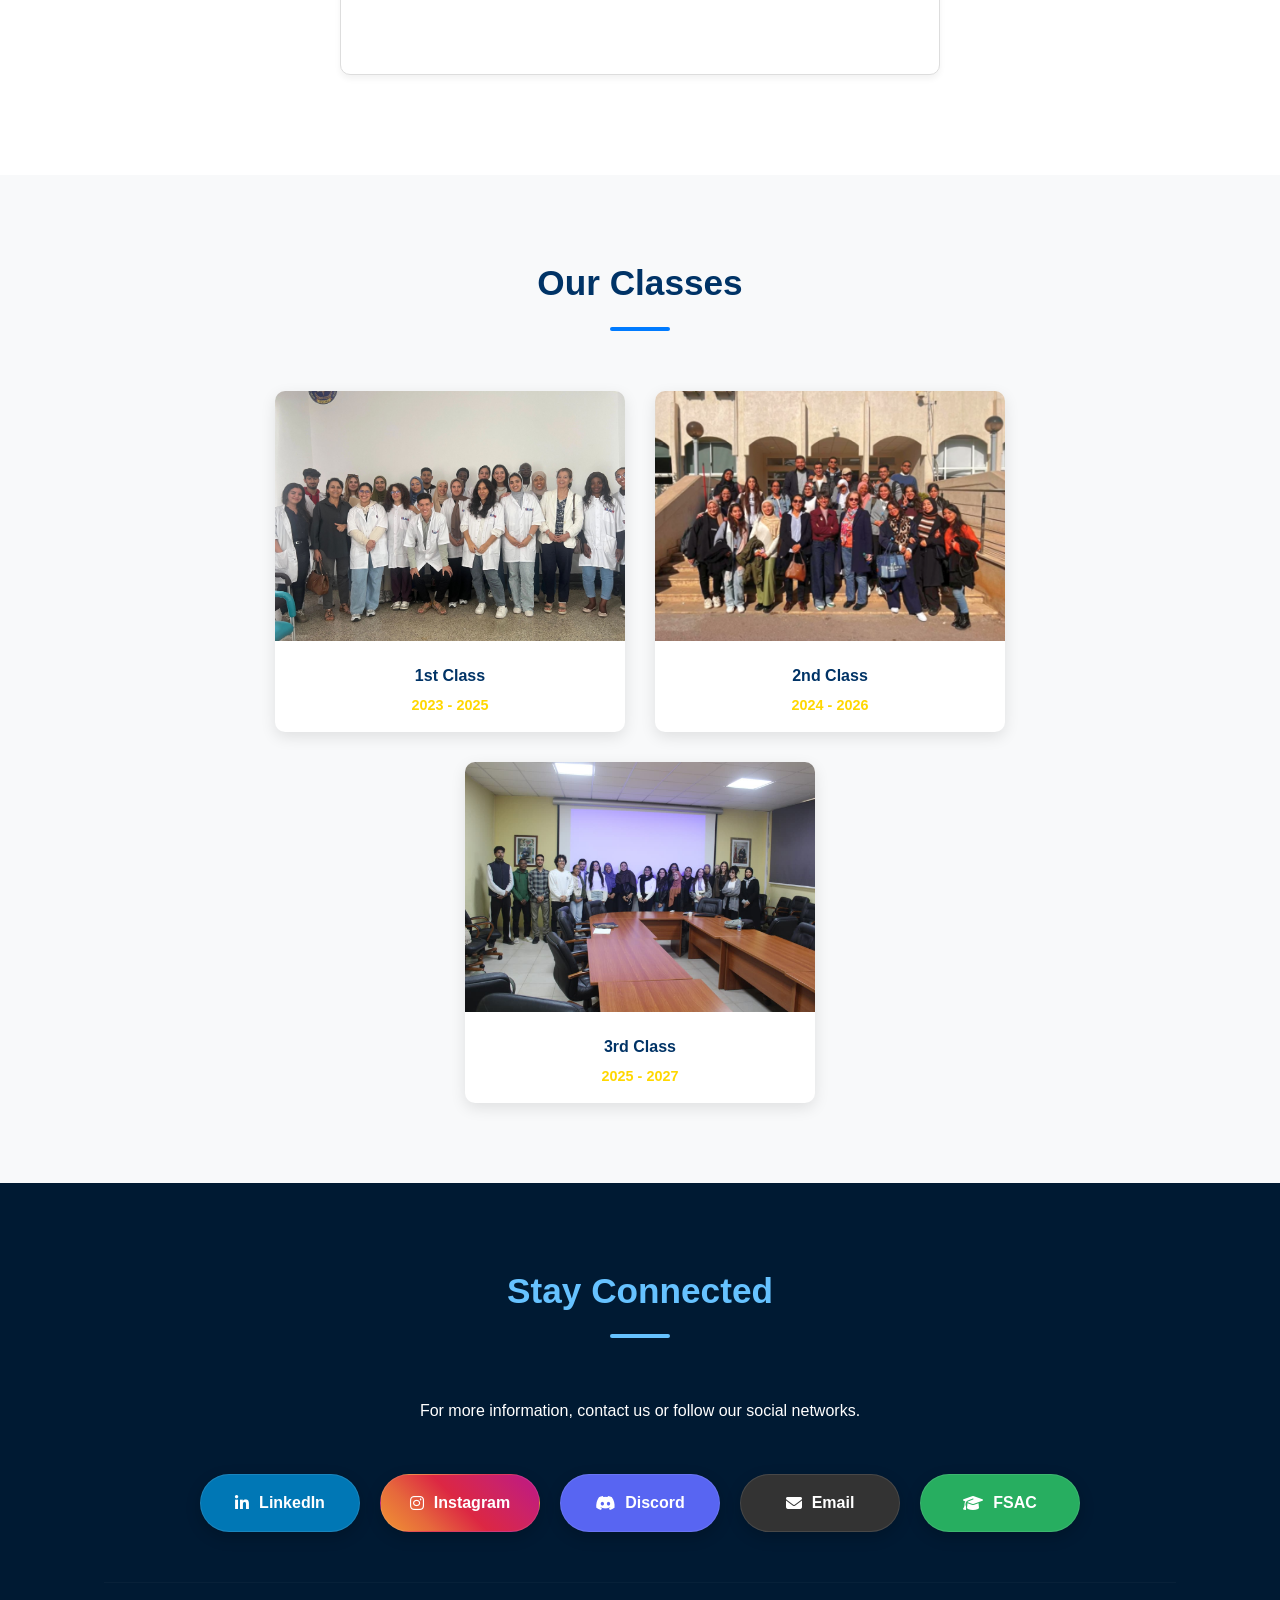
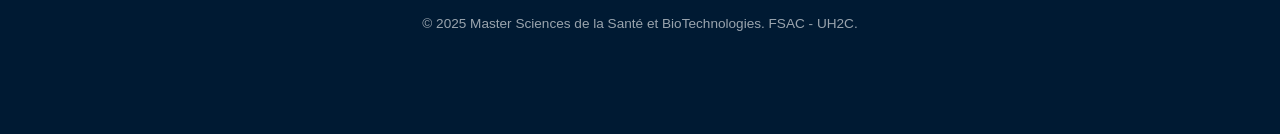
==== commit 34116009: "Add files via upload" ====
--- a/index.html
+++ b/index.html
@@ -17,6 +17,7 @@
         </div>
         
         <ul class="nav-links">
+            <li><a href="#announcements"><span class="lang-en">Announcements</span><span class="lang-fr" style="display:none;">Annonces</span></a></li>
             <li><a href="#about"><span class="lang-en">About</span><span class="lang-fr" style="display:none;">À propos</span></a></li>
             <li><a href="#programme"><span class="lang-en">Program</span><span class="lang-fr" style="display:none;">Programme</span></a></li>
             <li><a href="#documents"><span class="lang-en">Documents</span><span class="lang-fr" style="display:none;">Documents</span></a></li>
@@ -55,6 +56,32 @@
             </div>
         </div>
     </header>
+
+    <section id="announcements" class="container" style="display:none;">
+        <h2 class="section-title">
+            <span class="lang-en">Announcements</span>
+            <span class="lang-fr" style="display:none;">Annonces</span>
+        </h2>
+        <div class="announcement-carousel" id="announcement-carousel">
+            <div class="announcement-slide">
+                <img id="announcement-img" src="" alt="" class="announcement-img">
+                <div class="announcement-caption">
+                    <a id="announcement-title-link" href="#" target="_blank" rel="noopener" class="announcement-title-link">
+                        <span id="announcement-title-en" class="lang-en"></span>
+                        <span id="announcement-title-fr" class="lang-fr" style="display:none;"></span>
+                        <i class="fas fa-arrow-up-right-from-square"></i>
+                    </a>
+                </div>
+                <button class="announcement-nav prev" onclick="changeAnnouncement(-1, true)" aria-label="Previous">
+                    <i class="fas fa-chevron-left"></i>
+                </button>
+                <button class="announcement-nav next" onclick="changeAnnouncement(1, true)" aria-label="Next">
+                    <i class="fas fa-chevron-right"></i>
+                </button>
+            </div>
+            <div class="announcement-dots" id="announcement-dots"></div>
+        </div>
+    </section>
 
     <section id="about" class="container">
         <h2 class="section-title">
@@ -379,27 +406,34 @@
 
         // --- Gallery Lightbox "Window" Script ---
         // All photos follow the naming pattern: promo-<promotion>-pic-<number>.jpg
-        // Everything below (labels, years, photo list, whether the PDF is shown) is controlled
-        // from admin.html and lives in site-config.json — this file just renders that config.
+        // Everything below (labels, years, photo list, whether the PDF is shown, and the
+        // announcements banner) is controlled from admin.html and lives in site-config.json —
+        // this file just renders that config.
+        let siteConfig = { promotions: {}, announcements: [] };
         let promoConfig = {};
         let galleryData = {};
 
         const DEFAULT_SITE_CONFIG = {
-            promo1: { number: 1, labelEn: '1st Class', labelFr: '1ère Promotion', years: '2023 - 2025', pdfEnabled: true, images: ['promo-1-pic-1.jpg'] },
-            promo2: { number: 2, labelEn: '2nd Class', labelFr: '2ème Promotion', years: '2024 - 2026', pdfEnabled: true, images: ['promo-2-pic-1.jpg'] },
-            promo3: { number: 3, labelEn: '3rd Class', labelFr: '3ème Promotion', years: '2025 - 2027', pdfEnabled: true, images: ['promo-3-pic-1.jpg'] }
+            promotions: {
+                promo1: { number: 1, labelEn: '1st Class', labelFr: '1ère Promotion', years: '2023 - 2025', pdfEnabled: true, images: ['promo-1-pic-1.jpg'] },
+                promo2: { number: 2, labelEn: '2nd Class', labelFr: '2ème Promotion', years: '2024 - 2026', pdfEnabled: true, images: ['promo-2-pic-1.jpg'] },
+                promo3: { number: 3, labelEn: '3rd Class', labelFr: '3ème Promotion', years: '2025 - 2027', pdfEnabled: true, images: ['promo-3-pic-1.jpg'] }
+            },
+            announcements: []
         };
 
         async function loadSiteConfig() {
             try {
                 const res = await fetch('site-config.json', { cache: 'no-store' });
                 if (!res.ok) throw new Error('site-config.json not found');
-                promoConfig = await res.json();
+                siteConfig = await res.json();
             } catch (err) {
                 console.error('Could not load site-config.json, falling back to defaults.', err);
-                promoConfig = DEFAULT_SITE_CONFIG;
-            }
+                siteConfig = DEFAULT_SITE_CONFIG;
+            }
+            promoConfig = siteConfig.promotions || {};
             renderSiteFromConfig();
+            renderAnnouncements(siteConfig.announcements || []);
         }
 
         // Builds the gallery cards and the PDF document cards straight from promoConfig,
@@ -515,6 +549,96 @@
             }, 350);
         }
 
+        // --- Announcements Carousel Script ---
+        let announcements = [];
+        let currentAnnouncementIndex = 0;
+        let announcementTimer = null;
+        const ANNOUNCEMENT_DELAY = 4500; // ms between announcement slides
+
+        function renderAnnouncements(list) {
+            announcements = Array.isArray(list) ? list : [];
+            const section = document.getElementById('announcements');
+
+            if (!announcements.length) {
+                section.style.display = 'none';
+                stopAnnouncementAutoplay();
+                return;
+            }
+
+            section.style.display = '';
+            currentAnnouncementIndex = 0;
+            buildAnnouncementDots();
+            showAnnouncement(0);
+            startAnnouncementAutoplay();
+
+            // Nav arrows and dots only make sense with more than one announcement
+            const showControls = announcements.length > 1;
+            document.querySelectorAll('.announcement-nav').forEach(btn => btn.style.display = showControls ? 'flex' : 'none');
+            document.getElementById('announcement-dots').style.display = showControls ? 'flex' : 'none';
+        }
+
+        function buildAnnouncementDots() {
+            const dotsContainer = document.getElementById('announcement-dots');
+            dotsContainer.innerHTML = '';
+            announcements.forEach((a, i) => {
+                const dot = document.createElement('button');
+                dot.className = 'announcement-dot' + (i === 0 ? ' active' : '');
+                dot.setAttribute('aria-label', 'Go to announcement ' + (i + 1));
+                dot.onclick = () => goToAnnouncement(i);
+                dotsContainer.appendChild(dot);
+            });
+        }
+
+        function showAnnouncement(index) {
+            const a = announcements[index];
+            if (!a) return;
+            const img = document.getElementById('announcement-img');
+            img.style.opacity = 0;
+            setTimeout(() => {
+                img.src = a.image || 'logo.png';
+                img.alt = a.titleEn || a.titleFr || 'Announcement';
+                document.getElementById('announcement-title-en').textContent = a.titleEn || '';
+                document.getElementById('announcement-title-fr').textContent = a.titleFr || '';
+                document.getElementById('announcement-title-link').href = a.link || '#';
+                img.style.opacity = 1;
+            }, 300);
+
+            document.querySelectorAll('.announcement-dot').forEach((d, i) => d.classList.toggle('active', i === index));
+        }
+
+        // direction: +1 next, -1 previous. Wraps around infinitely in both directions.
+        function changeAnnouncement(direction, userTriggered) {
+            if (!announcements.length) return;
+            currentAnnouncementIndex = (currentAnnouncementIndex + direction + announcements.length) % announcements.length;
+            showAnnouncement(currentAnnouncementIndex);
+            if (userTriggered) startAnnouncementAutoplay(); // reset the timer after a manual click
+        }
+
+        function goToAnnouncement(index) {
+            currentAnnouncementIndex = index;
+            showAnnouncement(index);
+            startAnnouncementAutoplay();
+        }
+
+        function startAnnouncementAutoplay() {
+            stopAnnouncementAutoplay();
+            if (announcements.length > 1) {
+                announcementTimer = setInterval(() => changeAnnouncement(1), ANNOUNCEMENT_DELAY);
+            }
+        }
+
+        function stopAnnouncementAutoplay() {
+            if (announcementTimer) {
+                clearInterval(announcementTimer);
+                announcementTimer = null;
+            }
+        }
+
+        // Pause the auto-loop while the visitor is looking closely / hovering the carousel
+        const announcementCarouselEl = document.getElementById('announcement-carousel');
+        announcementCarouselEl.addEventListener('mouseenter', stopAnnouncementAutoplay);
+        announcementCarouselEl.addEventListener('mouseleave', startAnnouncementAutoplay);
+
         // --- Fullscreen PDF Viewer "Window" Script ---
         function openPdfViewer(src, titleEn, titleFr) {
             document.getElementById('pdf-modal-iframe').src = src;
--- a/style.css
+++ b/style.css
@@ -794,6 +794,111 @@
     width: 100%;
     border: none;
     background: #525659;
+}
+
+/* --- ANNOUNCEMENTS CAROUSEL --- */
+.announcement-carousel {
+    position: relative;
+}
+
+.announcement-slide {
+    position: relative;
+    border-radius: 20px;
+    overflow: hidden;
+    box-shadow: var(--card-shadow);
+    background: var(--bg-light);
+    height: 420px;
+}
+
+.announcement-img {
+    width: 100%;
+    height: 100%;
+    object-fit: cover;
+    display: block;
+    transition: opacity 0.4s ease;
+}
+
+.announcement-caption {
+    position: absolute;
+    left: 0; right: 0; bottom: 0;
+    padding: 30px 35px;
+    background: linear-gradient(0deg, rgba(0,10,25,0.88) 0%, rgba(0,10,25,0.55) 55%, rgba(0,10,25,0) 100%);
+}
+
+.announcement-title-link {
+    color: #fff;
+    font-size: 1.4rem;
+    font-weight: 700;
+    text-decoration: none;
+    display: inline-flex;
+    align-items: center;
+    gap: 12px;
+    transition: opacity 0.2s ease;
+}
+
+.announcement-title-link i {
+    font-size: 0.9rem;
+    opacity: 0.85;
+}
+
+.announcement-title-link:hover {
+    text-decoration: underline;
+    opacity: 0.9;
+}
+
+.announcement-nav {
+    position: absolute;
+    top: 50%;
+    transform: translateY(-50%);
+    background: rgba(0,0,0,0.35);
+    border: none;
+    color: #fff;
+    width: 46px;
+    height: 46px;
+    border-radius: 50%;
+    font-size: 1.15rem;
+    cursor: pointer;
+    display: flex;
+    align-items: center;
+    justify-content: center;
+    transition: background 0.2s ease;
+    z-index: 2;
+}
+
+.announcement-nav:hover {
+    background: var(--accent-blue);
+}
+
+.announcement-nav.prev { left: 18px; }
+.announcement-nav.next { right: 18px; }
+
+.announcement-dots {
+    display: flex;
+    justify-content: center;
+    gap: 10px;
+    margin-top: 18px;
+}
+
+.announcement-dot {
+    width: 10px;
+    height: 10px;
+    border-radius: 50%;
+    background: var(--border-color);
+    border: none;
+    cursor: pointer;
+    padding: 0;
+    transition: all 0.25s ease;
+}
+
+.announcement-dot:hover {
+    background: var(--accent-blue);
+    opacity: 0.7;
+}
+
+.announcement-dot.active {
+    background: var(--accent-blue);
+    width: 26px;
+    border-radius: 6px;
 }
 
 /* --- MOBILE RESPONSIVE --- */
@@ -820,4 +925,9 @@
     .lightbox-nav { width: 36px; height: 36px; font-size: 0.95rem; }
     .lightbox-header h3 { font-size: 0.95rem; }
     .pdf-lightbox-window { height: 90vh; width: 100%; }
-}
+
+    .announcement-slide { height: 260px; }
+    .announcement-title-link { font-size: 1.1rem; }
+    .announcement-nav { width: 36px; height: 36px; font-size: 0.9rem; }
+    .announcement-caption { padding: 20px; }
+}
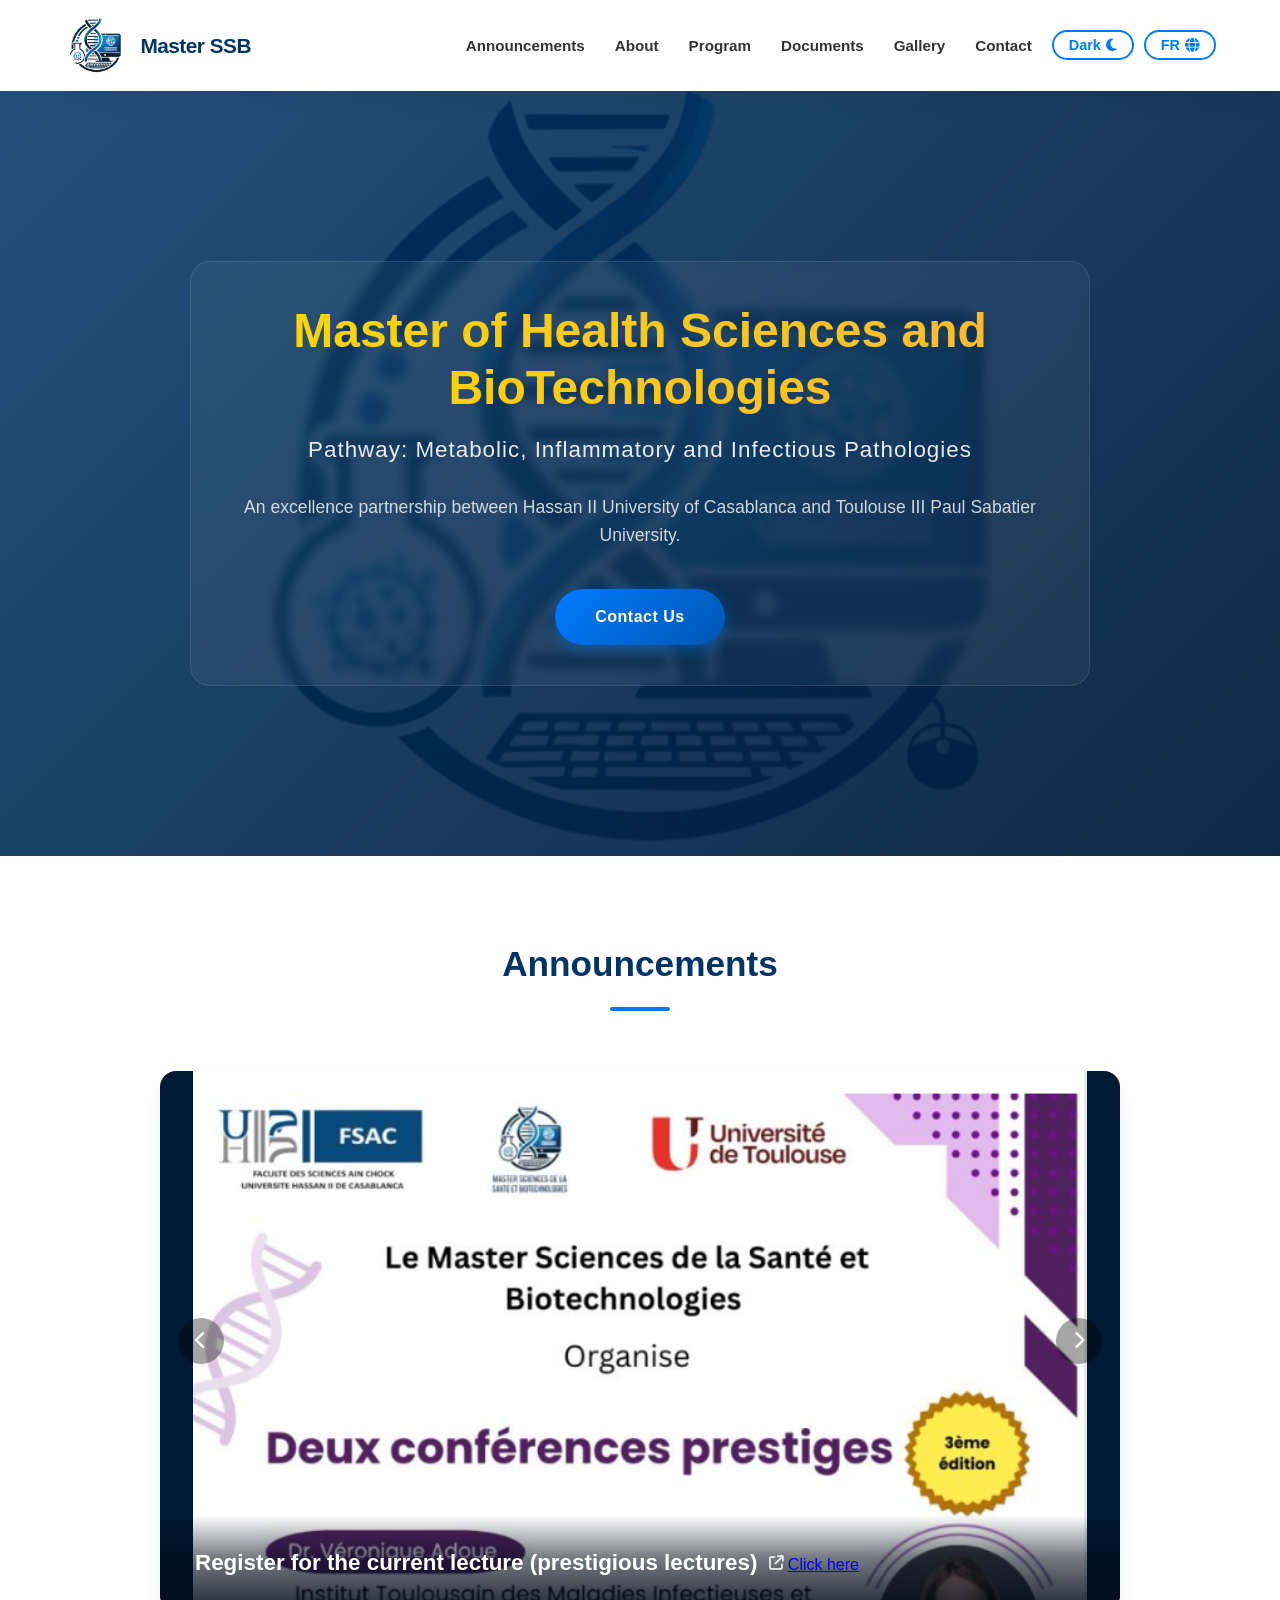
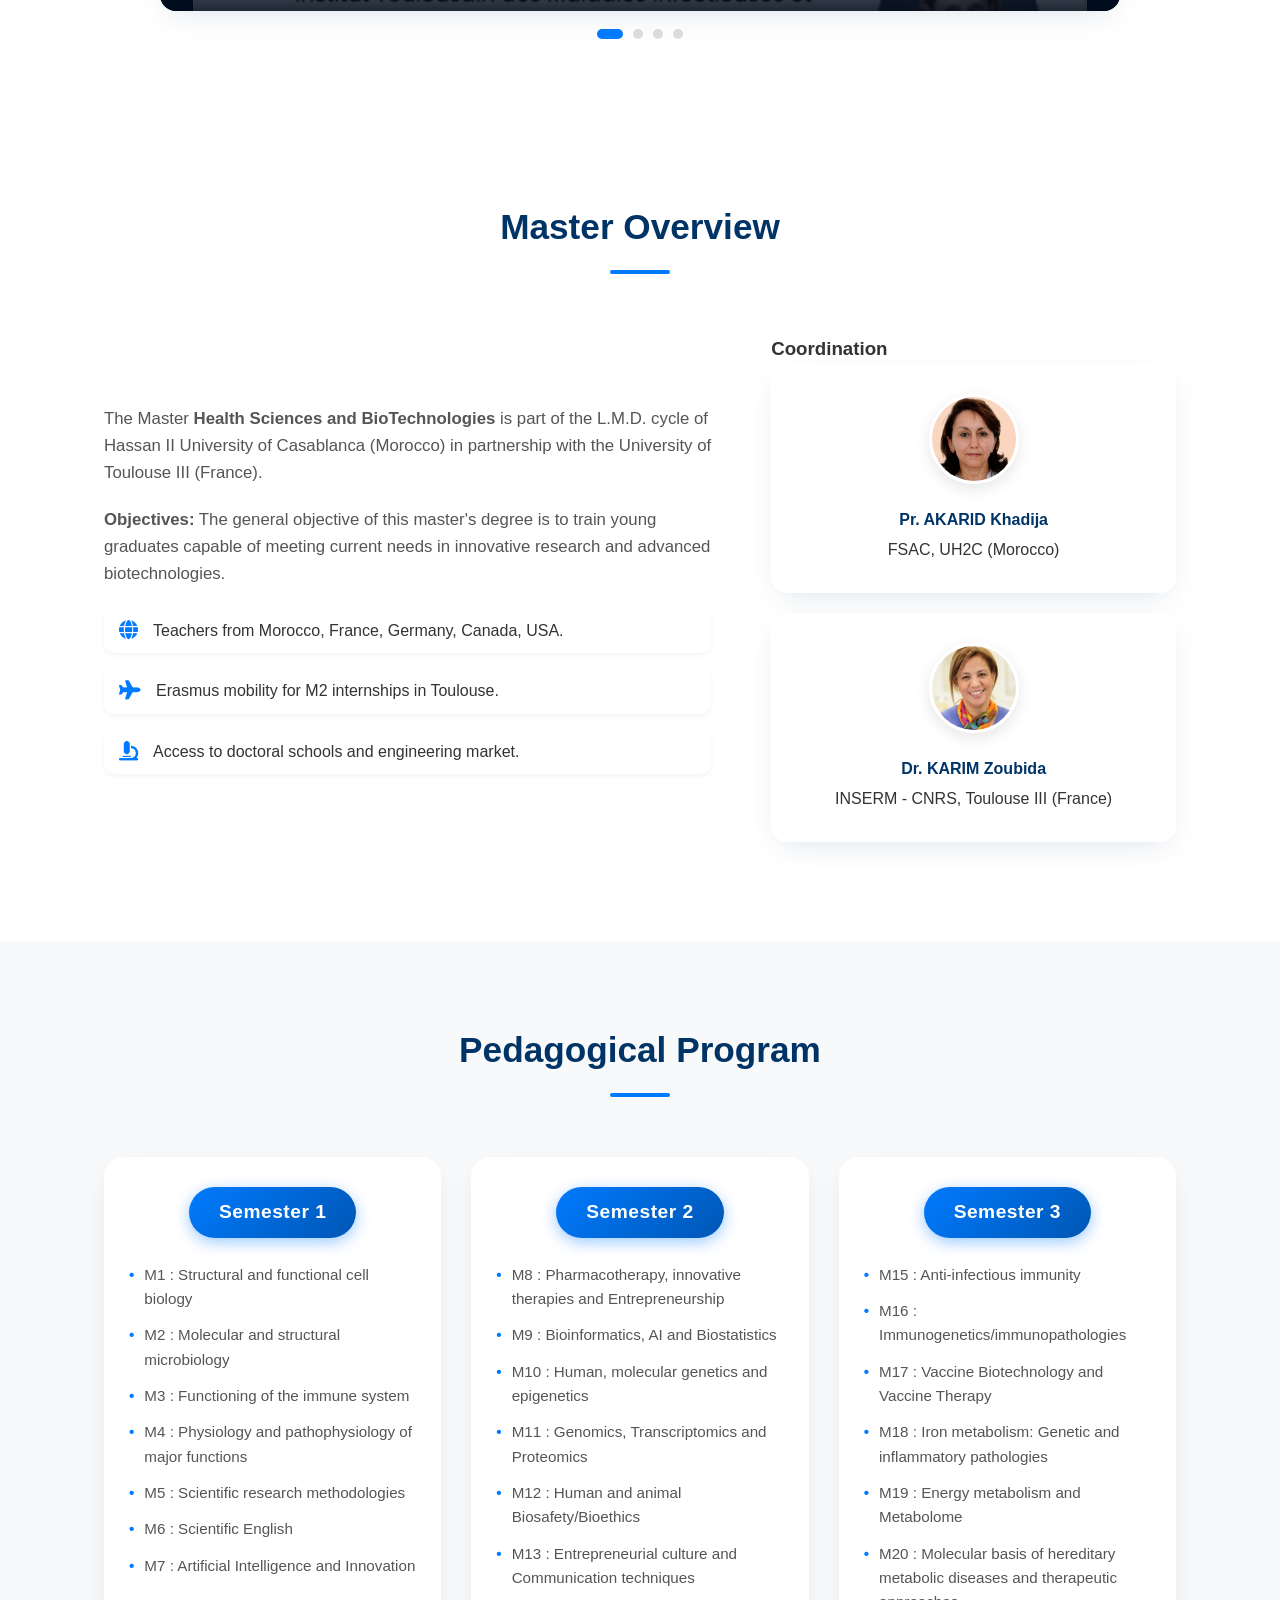
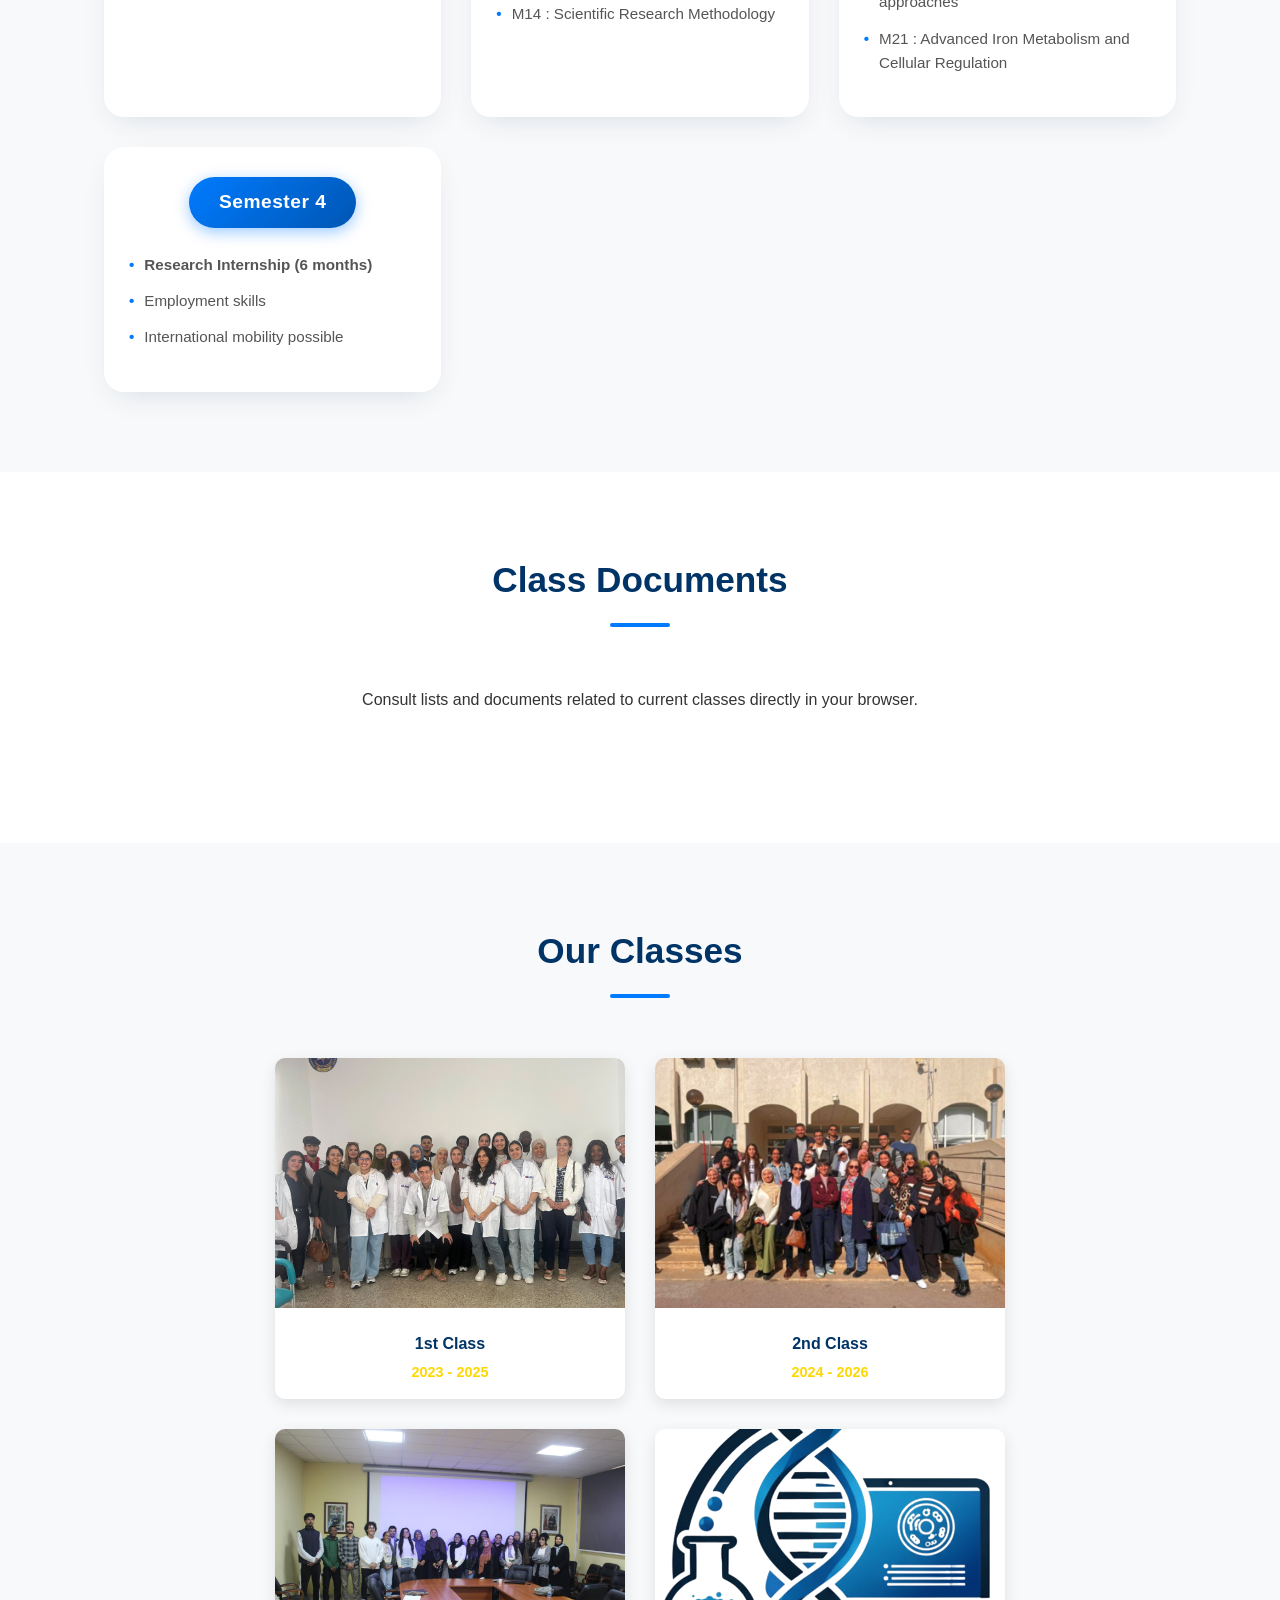
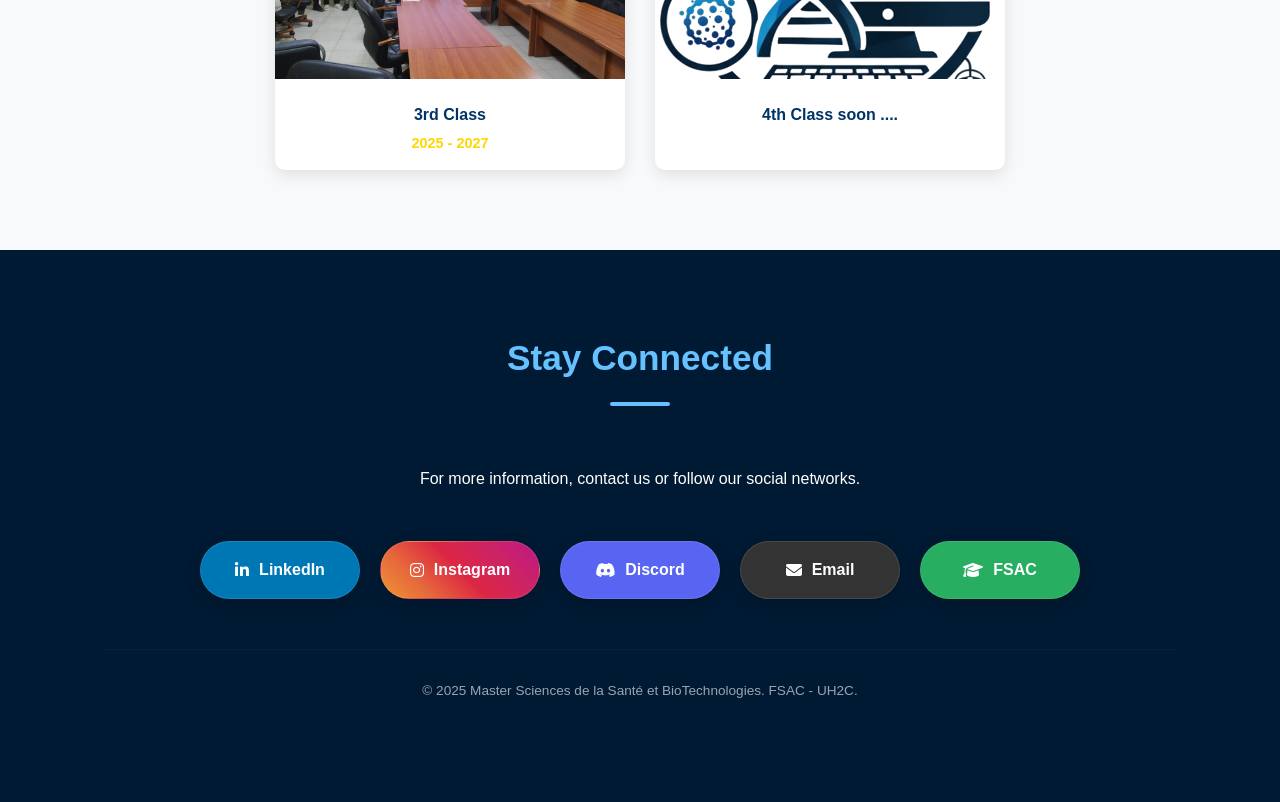
==== commit e6c8709d: "Update index.html" ====
--- a/index.html
+++ b/index.html
@@ -70,6 +70,12 @@
                         <span id="announcement-title-en" class="lang-en"></span>
                         <span id="announcement-title-fr" class="lang-fr" style="display:none;"></span>
                         <i class="fas fa-arrow-up-right-from-square"></i>
+                    </a>
+
+                    <!-- ADD FROM HERE -->
+                    <a id="announcement-btn-link" href="#" target="_blank" rel="noopener" class="announcement-btn">
+                        <span class="lang-en">Click here</span>
+                        <span class="lang-fr" style="display:none;">Cliquez ici</span>
                     </a>
                 </div>
                 <button class="announcement-nav prev" onclick="changeAnnouncement(-1, true)" aria-label="Previous">
@@ -600,6 +606,10 @@
                 document.getElementById('announcement-title-en').textContent = a.titleEn || '';
                 document.getElementById('announcement-title-fr').textContent = a.titleFr || '';
                 document.getElementById('announcement-title-link').href = a.link || '#';
+// ADD THESE 3 LINES
+const btnLink = document.getElementById('announcement-btn-link');
+btnLink.href = a.link || '#';
+btnLink.style.display = a.link ? '' : 'none';
                 img.style.opacity = 1;
             }, 300);
 
--- a/style.css
+++ b/style.css
@@ -549,358 +549,358 @@
     opacity: 0.6;
 }
 
-/* --- GALLERY CLICK-TO-OPEN OVERLAY --- */
-.img-wrapper {
-    position: relative;
-    overflow: hidden;
-}
-
-.img-wrapper .img-overlay {
-    position: absolute;
-    inset: 0;
-    background: linear-gradient(135deg, rgba(0, 51, 102, 0.85), rgba(0, 123, 255, 0.75));
-    display: flex;
-    flex-direction: column;
-    align-items: center;
-    justify-content: center;
-    gap: 8px;
-    color: #fff;
-    font-weight: 600;
-    letter-spacing: 0.5px;
-    opacity: 0;
-    transition: opacity 0.3s ease;
-    text-align: center;
-    padding: 10px;
-}
-
-.img-wrapper .img-overlay i {
-    font-size: 1.8rem;
-}
-
-.gallery-item:hover .img-overlay {
-    opacity: 1;
-}
-
-/* --- LIGHTBOX / GALLERY WINDOW --- */
-.lightbox-overlay {
-    display: none;
-    position: fixed;
-    inset: 0;
-    background: rgba(0, 10, 20, 0.85);
-    backdrop-filter: blur(6px);
-    -webkit-backdrop-filter: blur(6px);
-    z-index: 3000;
-    align-items: center;
-    justify-content: center;
-    padding: 20px;
-    opacity: 0;
-    transition: opacity 0.25s ease;
-}
-
-.lightbox-overlay.active {
-    display: flex;
-    opacity: 1;
-}
-
-.lightbox-window {
-    background: var(--bg-card);
-    color: var(--text-color);
-    width: 100%;
-    max-width: 820px;
-    border-radius: 16px;
-    overflow: hidden;
-    box-shadow: 0 25px 60px rgba(0,0,0,0.5);
-    transform: scale(0.92);
-    transition: transform 0.25s ease;
-    display: flex;
-    flex-direction: column;
-    max-height: 90vh;
-}
-
-.lightbox-overlay.active .lightbox-window {
-    transform: scale(1);
-}
-
-.lightbox-header {
-    display: flex;
-    justify-content: space-between;
-    align-items: center;
-    padding: 16px 22px;
-    background: var(--primary-blue);
-    color: #fff;
-    flex-shrink: 0;
-}
-
-.lightbox-header h3 {
-    font-size: 1.1rem;
-    font-weight: 700;
-}
-
-.lightbox-close {
-    background: rgba(255,255,255,0.15);
-    border: none;
-    color: #fff;
-    width: 34px;
-    height: 34px;
-    border-radius: 50%;
-    font-size: 1.3rem;
-    line-height: 1;
-    cursor: pointer;
-    display: flex;
-    align-items: center;
-    justify-content: center;
-    transition: background 0.2s ease, transform 0.2s ease;
-}
-
-.lightbox-close:hover {
-    background: rgba(255,255,255,0.3);
-    transform: rotate(90deg);
-}
-
-.lightbox-body {
-    position: relative;
-    background: #000;
-    display: flex;
-    align-items: center;
-    justify-content: center;
-    min-height: 300px;
-    flex: 1;
-    overflow: hidden;
-}
-
-.lightbox-body img {
-    max-width: 100%;
-    max-height: 65vh;
-    object-fit: contain;
-    display: block;
-}
-
-.lightbox-nav {
-    position: absolute;
-    top: 50%;
-    transform: translateY(-50%);
-    background: rgba(0,0,0,0.4);
-    border: none;
-    color: #fff;
-    width: 42px;
-    height: 42px;
-    border-radius: 50%;
-    font-size: 1.1rem;
-    cursor: pointer;
-    display: flex;
-    align-items: center;
-    justify-content: center;
-    transition: background 0.2s ease;
-    z-index: 2;
-}
-
-.lightbox-nav:hover {
-    background: var(--accent-blue);
-}
-
-.lightbox-nav.prev { left: 15px; }
-.lightbox-nav.next { right: 15px; }
-
-.lightbox-counter {
-    text-align: center;
-    padding: 10px;
-    font-size: 0.85rem;
-    color: var(--text-muted);
-    background: var(--bg-card);
-    flex-shrink: 0;
-}
-
-.lightbox-thumbs {
-    display: flex;
-    gap: 10px;
-    padding: 12px 16px;
-    overflow-x: auto;
-    background: var(--bg-light);
-    flex-shrink: 0;
-}
-
-.lightbox-thumb {
-    width: 64px;
-    height: 64px;
-    object-fit: cover;
-    border-radius: 8px;
-    cursor: pointer;
-    opacity: 0.6;
-    border: 2px solid transparent;
-    transition: all 0.2s ease;
-    flex-shrink: 0;
-}
-
-.lightbox-thumb:hover {
-    opacity: 0.9;
-}
-
-.lightbox-thumb.active {
-    opacity: 1;
-    border-color: var(--accent-blue);
-}
-
-/* --- PDF CLICK-TO-EXPAND OVERLAY --- */
-.pdf-preview-wrapper {
-    position: relative;
-    cursor: pointer;
-}
-
-.pdf-preview-wrapper .pdf-iframe {
-    pointer-events: none; /* clicks go to the overlay, not the embedded PDF controls */
-}
-
-.pdf-preview-overlay {
-    position: absolute;
-    inset: 0;
-    background: linear-gradient(135deg, rgba(0, 51, 102, 0.85), rgba(0, 123, 255, 0.75));
-    display: flex;
-    flex-direction: column;
-    align-items: center;
-    justify-content: center;
-    gap: 8px;
-    color: #fff;
-    font-weight: 600;
-    letter-spacing: 0.5px;
-    opacity: 0;
-    transition: opacity 0.3s ease;
-    text-align: center;
-    padding: 10px;
-}
-
-.pdf-preview-overlay i {
-    font-size: 1.8rem;
-}
-
-.pdf-preview-wrapper:hover .pdf-preview-overlay {
-    opacity: 1;
-}
-
-/* --- FULLSCREEN PDF VIEWER MODAL --- */
-.pdf-lightbox-window {
-    max-width: 1000px;
-    width: 95%;
-    height: 92vh;
-}
-
-.pdf-modal-actions {
-    display: flex;
-    align-items: center;
-    gap: 10px;
-}
-
-.pdf-modal-iframe {
-    flex: 1;
-    width: 100%;
-    border: none;
-    background: #525659;
-}
-
-/* --- ANNOUNCEMENTS CAROUSEL --- */
-.announcement-carousel {
-    position: relative;
-}
-
-.announcement-slide {
-    position: relative;
-    border-radius: 20px;
-    overflow: hidden;
-    box-shadow: var(--card-shadow);
-    background: var(--bg-light);
-    height: 420px;
-}
-
-.announcement-img {
-    width: 100%;
-    height: 100%;
-    object-fit: cover;
-    display: block;
-    transition: opacity 0.4s ease;
-}
-
-.announcement-caption {
-    position: absolute;
-    left: 0; right: 0; bottom: 0;
-    padding: 30px 35px;
-    background: linear-gradient(0deg, rgba(0,10,25,0.88) 0%, rgba(0,10,25,0.55) 55%, rgba(0,10,25,0) 100%);
-}
-
-.announcement-title-link {
-    color: #fff;
-    font-size: 1.4rem;
-    font-weight: 700;
-    text-decoration: none;
-    display: inline-flex;
-    align-items: center;
-    gap: 12px;
-    transition: opacity 0.2s ease;
-}
-
-.announcement-title-link i {
-    font-size: 0.9rem;
-    opacity: 0.85;
-}
-
-.announcement-title-link:hover {
-    text-decoration: underline;
-    opacity: 0.9;
-}
-
-.announcement-nav {
-    position: absolute;
-    top: 50%;
-    transform: translateY(-50%);
-    background: rgba(0,0,0,0.35);
-    border: none;
-    color: #fff;
-    width: 46px;
-    height: 46px;
-    border-radius: 50%;
-    font-size: 1.15rem;
-    cursor: pointer;
-    display: flex;
-    align-items: center;
-    justify-content: center;
-    transition: background 0.2s ease;
-    z-index: 2;
-}
-
-.announcement-nav:hover {
-    background: var(--accent-blue);
-}
-
-.announcement-nav.prev { left: 18px; }
-.announcement-nav.next { right: 18px; }
-
-.announcement-dots {
-    display: flex;
-    justify-content: center;
-    gap: 10px;
-    margin-top: 18px;
-}
-
-.announcement-dot {
-    width: 10px;
-    height: 10px;
-    border-radius: 50%;
-    background: var(--border-color);
-    border: none;
-    cursor: pointer;
-    padding: 0;
-    transition: all 0.25s ease;
-}
-
-.announcement-dot:hover {
-    background: var(--accent-blue);
-    opacity: 0.7;
-}
-
-.announcement-dot.active {
-    background: var(--accent-blue);
-    width: 26px;
-    border-radius: 6px;
-}
-
+/* --- GALLERY CLICK-TO-OPEN OVERLAY --- */
+.img-wrapper {
+    position: relative;
+    overflow: hidden;
+}
+
+.img-wrapper .img-overlay {
+    position: absolute;
+    inset: 0;
+    background: linear-gradient(135deg, rgba(0, 51, 102, 0.85), rgba(0, 123, 255, 0.75));
+    display: flex;
+    flex-direction: column;
+    align-items: center;
+    justify-content: center;
+    gap: 8px;
+    color: #fff;
+    font-weight: 600;
+    letter-spacing: 0.5px;
+    opacity: 0;
+    transition: opacity 0.3s ease;
+    text-align: center;
+    padding: 10px;
+}
+
+.img-wrapper .img-overlay i {
+    font-size: 1.8rem;
+}
+
+.gallery-item:hover .img-overlay {
+    opacity: 1;
+}
+
+/* --- LIGHTBOX / GALLERY WINDOW --- */
+.lightbox-overlay {
+    display: none;
+    position: fixed;
+    inset: 0;
+    background: rgba(0, 10, 20, 0.85);
+    backdrop-filter: blur(6px);
+    -webkit-backdrop-filter: blur(6px);
+    z-index: 3000;
+    align-items: center;
+    justify-content: center;
+    padding: 20px;
+    opacity: 0;
+    transition: opacity 0.25s ease;
+}
+
+.lightbox-overlay.active {
+    display: flex;
+    opacity: 1;
+}
+
+.lightbox-window {
+    background: var(--bg-card);
+    color: var(--text-color);
+    width: 100%;
+    max-width: 820px;
+    border-radius: 16px;
+    overflow: hidden;
+    box-shadow: 0 25px 60px rgba(0,0,0,0.5);
+    transform: scale(0.92);
+    transition: transform 0.25s ease;
+    display: flex;
+    flex-direction: column;
+    max-height: 90vh;
+}
+
+.lightbox-overlay.active .lightbox-window {
+    transform: scale(1);
+}
+
+.lightbox-header {
+    display: flex;
+    justify-content: space-between;
+    align-items: center;
+    padding: 16px 22px;
+    background: var(--primary-blue);
+    color: #fff;
+    flex-shrink: 0;
+}
+
+.lightbox-header h3 {
+    font-size: 1.1rem;
+    font-weight: 700;
+}
+
+.lightbox-close {
+    background: rgba(255,255,255,0.15);
+    border: none;
+    color: #fff;
+    width: 34px;
+    height: 34px;
+    border-radius: 50%;
+    font-size: 1.3rem;
+    line-height: 1;
+    cursor: pointer;
+    display: flex;
+    align-items: center;
+    justify-content: center;
+    transition: background 0.2s ease, transform 0.2s ease;
+}
+
+.lightbox-close:hover {
+    background: rgba(255,255,255,0.3);
+    transform: rotate(90deg);
+}
+
+.lightbox-body {
+    position: relative;
+    background: #000;
+    display: flex;
+    align-items: center;
+    justify-content: center;
+    min-height: 300px;
+    flex: 1;
+    overflow: hidden;
+}
+
+.lightbox-body img {
+    max-width: 100%;
+    max-height: 65vh;
+    object-fit: contain;
+    display: block;
+}
+
+.lightbox-nav {
+    position: absolute;
+    top: 50%;
+    transform: translateY(-50%);
+    background: rgba(0,0,0,0.4);
+    border: none;
+    color: #fff;
+    width: 42px;
+    height: 42px;
+    border-radius: 50%;
+    font-size: 1.1rem;
+    cursor: pointer;
+    display: flex;
+    align-items: center;
+    justify-content: center;
+    transition: background 0.2s ease;
+    z-index: 2;
+}
+
+.lightbox-nav:hover {
+    background: var(--accent-blue);
+}
+
+.lightbox-nav.prev { left: 15px; }
+.lightbox-nav.next { right: 15px; }
+
+.lightbox-counter {
+    text-align: center;
+    padding: 10px;
+    font-size: 0.85rem;
+    color: var(--text-muted);
+    background: var(--bg-card);
+    flex-shrink: 0;
+}
+
+.lightbox-thumbs {
+    display: flex;
+    gap: 10px;
+    padding: 12px 16px;
+    overflow-x: auto;
+    background: var(--bg-light);
+    flex-shrink: 0;
+}
+
+.lightbox-thumb {
+    width: 64px;
+    height: 64px;
+    object-fit: cover;
+    border-radius: 8px;
+    cursor: pointer;
+    opacity: 0.6;
+    border: 2px solid transparent;
+    transition: all 0.2s ease;
+    flex-shrink: 0;
+}
+
+.lightbox-thumb:hover {
+    opacity: 0.9;
+}
+
+.lightbox-thumb.active {
+    opacity: 1;
+    border-color: var(--accent-blue);
+}
+
+/* --- PDF CLICK-TO-EXPAND OVERLAY --- */
+.pdf-preview-wrapper {
+    position: relative;
+    cursor: pointer;
+}
+
+.pdf-preview-wrapper .pdf-iframe {
+    pointer-events: none; /* clicks go to the overlay, not the embedded PDF controls */
+}
+
+.pdf-preview-overlay {
+    position: absolute;
+    inset: 0;
+    background: linear-gradient(135deg, rgba(0, 51, 102, 0.85), rgba(0, 123, 255, 0.75));
+    display: flex;
+    flex-direction: column;
+    align-items: center;
+    justify-content: center;
+    gap: 8px;
+    color: #fff;
+    font-weight: 600;
+    letter-spacing: 0.5px;
+    opacity: 0;
+    transition: opacity 0.3s ease;
+    text-align: center;
+    padding: 10px;
+}
+
+.pdf-preview-overlay i {
+    font-size: 1.8rem;
+}
+
+.pdf-preview-wrapper:hover .pdf-preview-overlay {
+    opacity: 1;
+}
+
+/* --- FULLSCREEN PDF VIEWER MODAL --- */
+.pdf-lightbox-window {
+    max-width: 1000px;
+    width: 95%;
+    height: 92vh;
+}
+
+.pdf-modal-actions {
+    display: flex;
+    align-items: center;
+    gap: 10px;
+}
+
+.pdf-modal-iframe {
+    flex: 1;
+    width: 100%;
+    border: none;
+    background: #525659;
+}
+
+/* --- ANNOUNCEMENTS CAROUSEL --- */
+.announcement-carousel {
+    position: relative;
+}
+
+.announcement-slide {
+    position: relative;
+    border-radius: 20px;
+    overflow: hidden;
+    box-shadow: var(--card-shadow);
+    background: var(--bg-light);
+    height: 420px;
+}
+
+.announcement-img {
+    width: 100%;
+    height: 100%;
+    object-fit: cover;
+    display: block;
+    transition: opacity 0.4s ease;
+}
+
+.announcement-caption {
+    position: absolute;
+    left: 0; right: 0; bottom: 0;
+    padding: 30px 35px;
+    background: linear-gradient(0deg, rgba(0,10,25,0.88) 0%, rgba(0,10,25,0.55) 55%, rgba(0,10,25,0) 100%);
+}
+
+.announcement-title-link {
+    color: #fff;
+    font-size: 1.4rem;
+    font-weight: 700;
+    text-decoration: none;
+    display: inline-flex;
+    align-items: center;
+    gap: 12px;
+    transition: opacity 0.2s ease;
+}
+
+.announcement-title-link i {
+    font-size: 0.9rem;
+    opacity: 0.85;
+}
+
+.announcement-title-link:hover {
+    text-decoration: underline;
+    opacity: 0.9;
+}
+
+.announcement-nav {
+    position: absolute;
+    top: 50%;
+    transform: translateY(-50%);
+    background: rgba(0,0,0,0.35);
+    border: none;
+    color: #fff;
+    width: 46px;
+    height: 46px;
+    border-radius: 50%;
+    font-size: 1.15rem;
+    cursor: pointer;
+    display: flex;
+    align-items: center;
+    justify-content: center;
+    transition: background 0.2s ease;
+    z-index: 2;
+}
+
+.announcement-nav:hover {
+    background: var(--accent-blue);
+}
+
+.announcement-nav.prev { left: 18px; }
+.announcement-nav.next { right: 18px; }
+
+.announcement-dots {
+    display: flex;
+    justify-content: center;
+    gap: 10px;
+    margin-top: 18px;
+}
+
+.announcement-dot {
+    width: 10px;
+    height: 10px;
+    border-radius: 50%;
+    background: var(--border-color);
+    border: none;
+    cursor: pointer;
+    padding: 0;
+    transition: all 0.25s ease;
+}
+
+.announcement-dot:hover {
+    background: var(--accent-blue);
+    opacity: 0.7;
+}
+
+.announcement-dot.active {
+    background: var(--accent-blue);
+    width: 26px;
+    border-radius: 6px;
+}
+
 /* --- MOBILE RESPONSIVE --- */
 @media (max-width: 768px) {
     .about-grid { grid-template-columns: 1fr; }
@@ -931,3 +931,35 @@
     .announcement-nav { width: 36px; height: 36px; font-size: 0.9rem; }
     .announcement-caption { padding: 20px; }
 }
+/* ==========================================================
+   Announcements carousel – 16:9, centered
+   Append at the END of the master site's style.css
+   ========================================================== */
+#announcements .announcement-carousel {
+    width: 100%;
+    max-width: 960px;          /* change this to make the banner bigger/smaller */
+    margin-left: auto;
+    margin-right: auto;        /* centered in the page */
+}
+
+#announcements .announcement-slide {
+    position: relative;
+    width: 100%;
+    height: auto;              /* cancel any old fixed height */
+    min-height: 0;
+    max-height: none;
+    aspect-ratio: 16 / 9;      /* the important line */
+    overflow: hidden;
+    border-radius: 16px;
+    background: #001a33;       /* bars shown when an image isn't exactly 16:9 */
+}
+
+#announcements .announcement-img {
+    position: absolute;
+    inset: 0;
+    width: 100%;
+    height: 100%;
+    max-height: none;
+    object-fit: contain;       /* whole image visible. Use "cover" to fill and crop instead */
+    display: block;
+}
